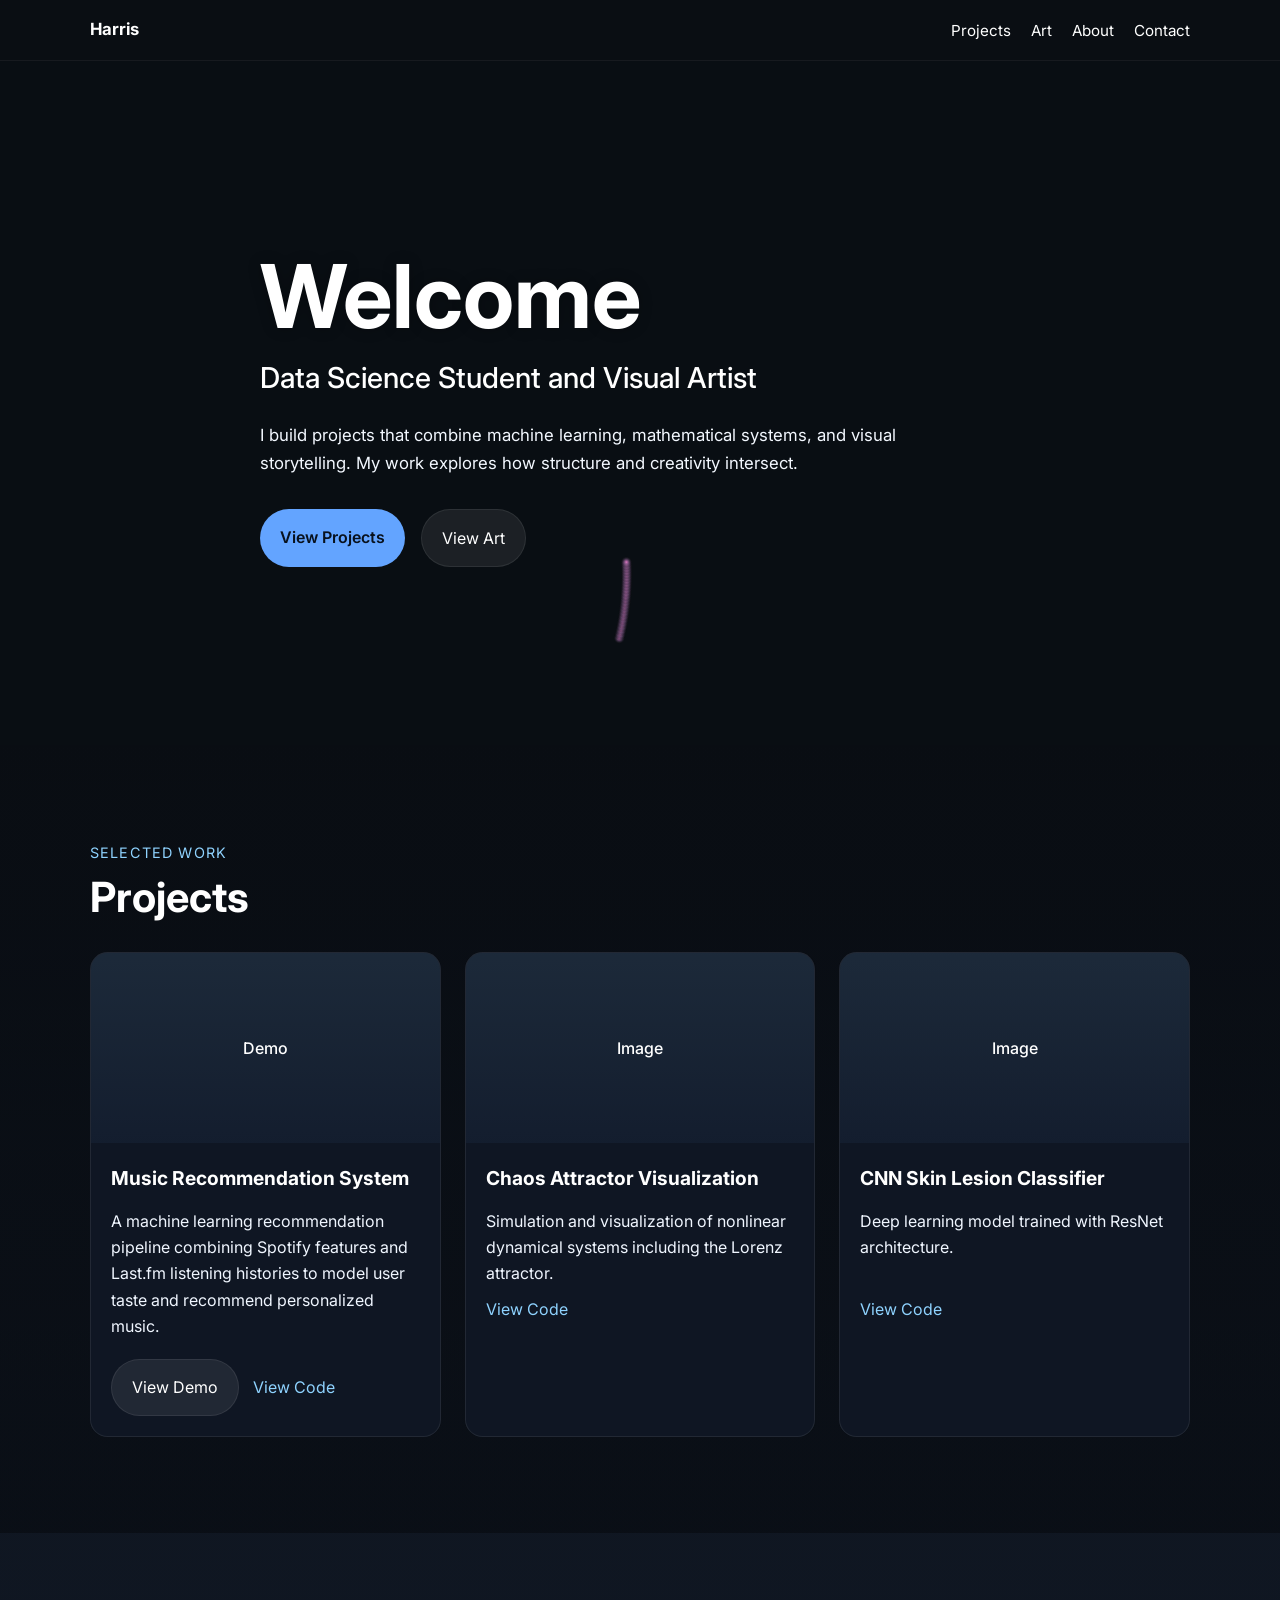
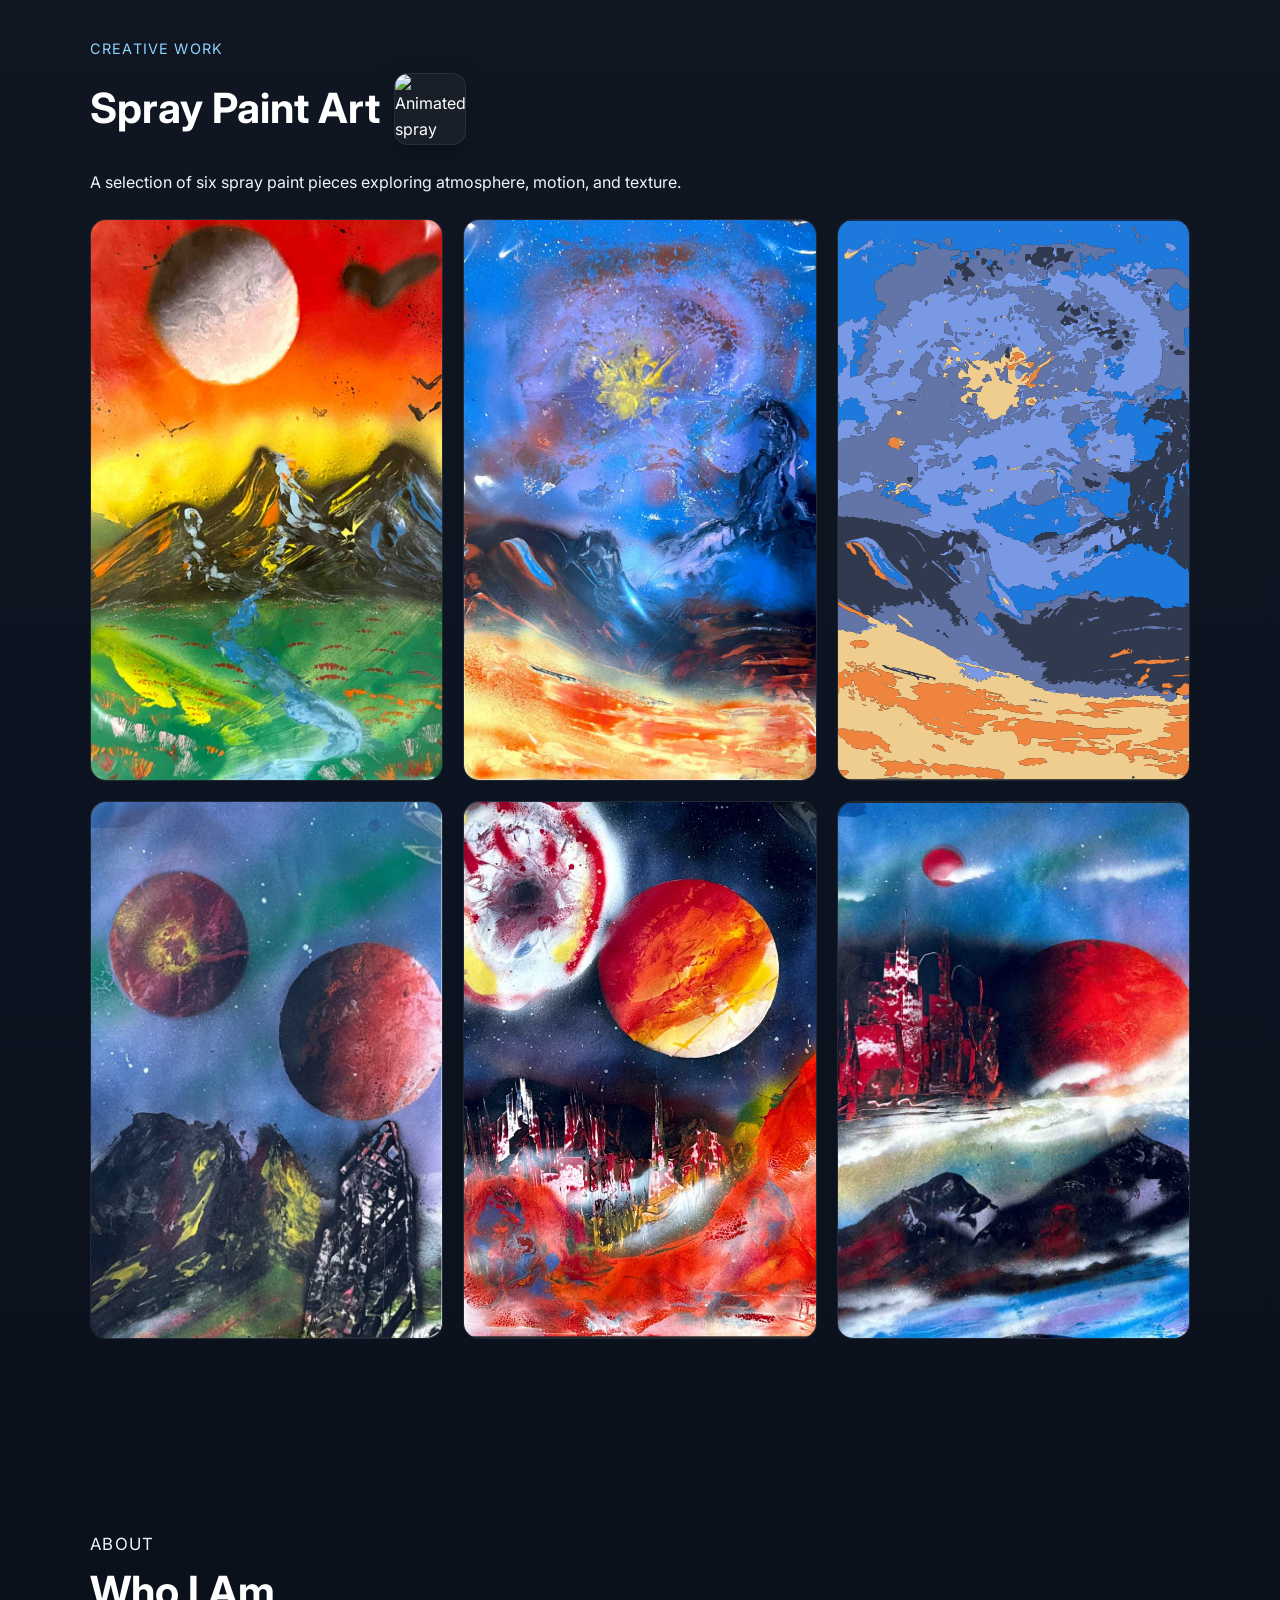
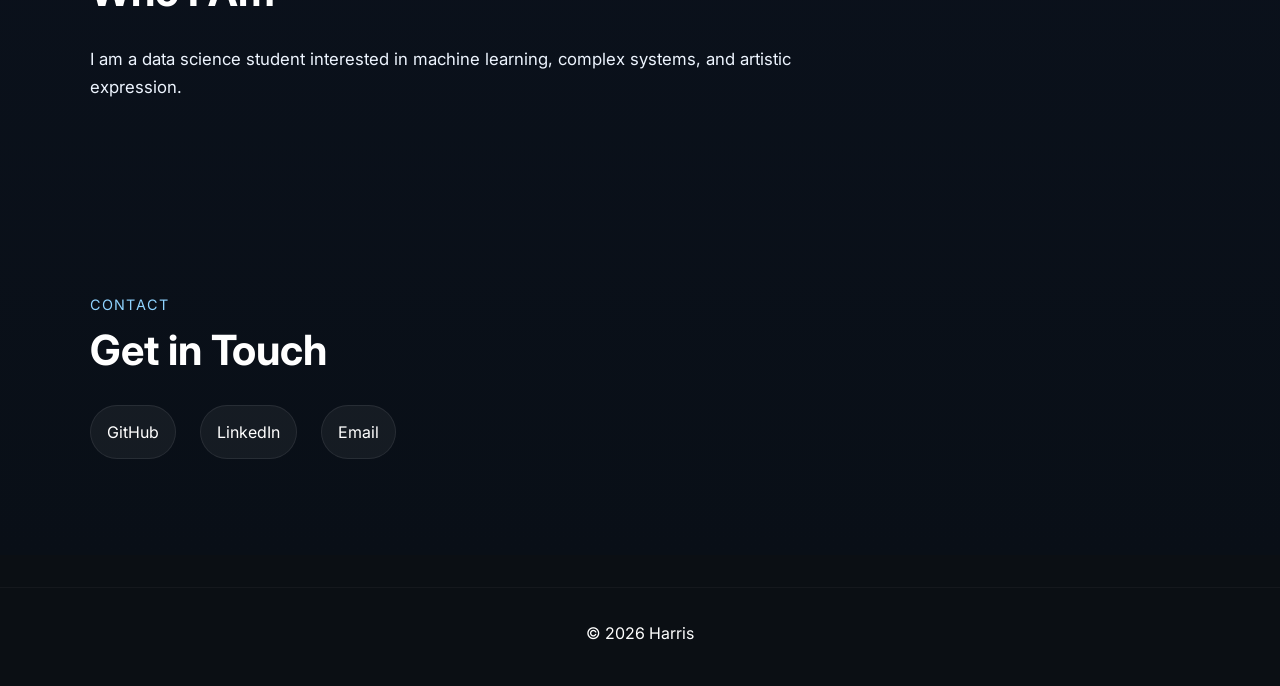
==== index.html @ 07fc76d5 "new backgrounds" ====
<!DOCTYPE html>
<html lang="en">
<head>
  <meta charset="UTF-8">
  <meta name="viewport" content="width=device-width, initial-scale=1.0">
  <title>Harris | Data Science + Visual Art</title>
  <meta name="description" content="Portfolio of Harris. Data science student exploring machine learning, chaos systems, and visual art.">

  <link rel="preconnect" href="https://fonts.googleapis.com">
  <link rel="preconnect" href="https://fonts.gstatic.com" crossorigin>
  <link href="https://fonts.googleapis.com/css2?family=Inter:wght@300;400;500;600;700&display=swap" rel="stylesheet">

  <link rel="stylesheet" href="style.css">
</head>
<body>

  <header class="site-header" id="top">
    <nav class="nav container">
      <a class="logo" href="#top">Harris</a>

      <ul class="nav-links">
        <li><a href="#projects">Projects</a></li>
        <li><a href="#gallery">Art</a></li>
        <li><a href="#about">About</a></li>
        <li><a href="#contact">Contact</a></li>
      </ul>
    </nav>
  </header>

  <main>

    <!-- HERO -->
    <section class="hero" id="hero">
      <canvas id="chaos-bg"></canvas>

      <div class="container hero-content fade-in">
        <h1>Welcome</h1>

        <h2>Data Science Student and Visual Artist</h2>

        <p class="hero-intro">
          I build projects that combine machine learning, mathematical systems, and visual storytelling. My work explores how structure and creativity intersect.
        </p>

        <div class="hero-buttons">
          <a class="btn primary" href="#projects">View Projects</a>
          <a class="btn secondary" href="#gallery">View Art</a>
        </div>
      </div>
    </section>

    <div class="content-zone">

      <!-- PROJECTS -->
      <section class="section projects-section fade-in" id="projects">
        <div class="container">
          <div class="section-heading">
            <p class="eyebrow">Selected Work</p>
            <h3>Projects</h3>
          </div>

          <div class="projects-grid">

            <!-- MUSIC PROJECT -->
            <article class="project-card">
              <div class="project-image placeholder">Demo</div>

              <div class="project-content">
                <h4>Music Recommendation System</h4>

                <p>
                  A machine learning recommendation pipeline combining Spotify features and Last.fm listening histories to model user taste and recommend personalized music.
                </p>

                <div class="project-buttons">
                  <button class="btn secondary" id="demo-btn" type="button">View Demo</button>
                  <a href="https://github.com/YOURUSERNAME" target="_blank" rel="noopener noreferrer">View Code</a>
                </div>
              </div>
            </article>

            <!-- CHAOS -->
            <article class="project-card">
              <div class="project-image placeholder">Image</div>

              <div class="project-content">
                <h4>Chaos Attractor Visualization</h4>

                <p>
                  Simulation and visualization of nonlinear dynamical systems including the Lorenz attractor.
                </p>

                <a href="#">View Code</a>
              </div>
            </article>

            <!-- CNN -->
            <article class="project-card">
              <div class="project-image placeholder">Image</div>

              <div class="project-content">
                <h4>CNN Skin Lesion Classifier</h4>

                <p>
                  Deep learning model trained with ResNet architecture.
                </p>

                <a href="#">View Code</a>
              </div>
            </article>
          </div>

          <!-- DEMO SECTION -->
          <div id="demo-section" class="demo-section">
            <div class="demo-inner">
              <div class="demo-copy">
                <h3>Interactive Music Space</h3>

                <p class="demo-description">
                  This visualization shows how songs organize in an asymmetry-based embedding space.
                  Clusters represent structural uniqueness rather than simple genre similarity.
                </p>
              </div>

              <div class="plot-shell">
                <div class="plot-container-full">
                  <iframe
                    src="interactive-plots/asym_plot.html"
                    title="Interactive Music Recommendation Plot"
                    loading="lazy">
                  </iframe>
                </div>
              </div>
            </div>
          </div>
        </div>
      </section>

      <!-- GALLERY -->
      <section class="section container fade-in" id="gallery">
        <div class="section-heading gallery-heading">
          <p class="eyebrow">Creative Work</p>

          <div class="gallery-title-row">
            <h3>Spray Paint Art</h3>

            <div class="gallery-gif-wrap">
              <img src="assets/spraypaint.gif" alt="Animated spray paint art preview" class="gallery-title-gif">
            </div>
          </div>
        </div>

        <p class="gallery-intro">
          A selection of six spray paint pieces exploring atmosphere, motion, and texture.
        </p>

        <div class="gallery-grid">
          <figure class="art-card">
            <img src="art/art1.jpg" alt="Spray paint artwork 1">
          </figure>

          <figure class="art-card">
            <img src="art/art2.jpg" alt="Spray paint artwork 2">
          </figure>

          <figure class="art-card">
            <img src="art/art3.svg" alt="Spray paint artwork 3">
          </figure>

          <figure class="art-card">
            <img src="art/art4.jpg" alt="Spray paint artwork 4">
          </figure>

          <figure class="art-card">
            <img src="art/art5.jpg" alt="Spray paint artwork 5">
          </figure>

          <figure class="art-card">
            <img src="art/art6.jpg" alt="Spray paint artwork 6">
          </figure>
        </div>
      </section>

      <!-- ABOUT -->
      <section class="section container about fade-in" id="about">
        <div class="section-heading">
          <p class="eyebrow">About</p>
          <h3>Who I Am</h3>
        </div>

        <p>
          I am a data science student interested in machine learning, complex systems, and artistic expression.
        </p>
      </section>

      <!-- CONTACT -->
      <section class="section container fade-in" id="contact">
        <div class="section-heading">
          <p class="eyebrow">Contact</p>
          <h3>Get in Touch</h3>
        </div>

        <ul class="contact-links">
          <li><a href="https://github.com/harrixide" target="_blank" rel="noopener noreferrer">GitHub</a></li>
          <li><a href="https://linkedin.com/in/haslam1" target="_blank" rel="noopener noreferrer">LinkedIn</a></li>
          <li><a href="mailto:acs.aslam@gmail.com">Email</a></li>
        </ul>
      </section>

    </div>

  </main>

  <footer class="site-footer">
    <p>© <span id="year"></span> Harris</p>
  </footer>

  <script src="script.js"></script>
</body>
</html>
---- style.css ----
:root{
  --bg:#0b0f14;
  --surface:#111826;
  --surface-2:#162033;
  --text:#ffffff;
  --muted:#dce7f8;
  --accent:#63a4ff;
  --accent-2:#8fd3ff;
  --border:rgba(255,255,255,0.08);
}

*{
  margin:0;
  padding:0;
  box-sizing:border-box;
}

html{
  scroll-behavior:smooth;
}

body{
  font-family:"Inter",system-ui,-apple-system,sans-serif;
  color:var(--text);
  background:var(--bg);
  line-height:1.65;
}

a{
  color:var(--accent-2);
  text-decoration:none;
}

a:hover{
  opacity:0.9;
}

img{
  display:block;
  width:100%;
}

.container{
  width:min(1100px,92%);
  margin:auto;
}

/* HEADER */
.site-header{
  position:sticky;
  top:0;
  z-index:100;
  background:rgba(11,15,20,.88);
  backdrop-filter:blur(10px);
  border-bottom:1px solid rgba(255,255,255,0.05);
}

.nav{
  display:flex;
  justify-content:space-between;
  align-items:center;
  padding:1rem 0;
  gap:1rem;
}

.logo{
  font-weight:700;
  font-size:1.05rem;
  color:var(--text);
}

.nav-links{
  display:flex;
  gap:1.25rem;
  list-style:none;
  flex-wrap:wrap;
}

.nav-links a{
  color:var(--text);
  font-size:0.95rem;
}

/* HERO */
.hero{
  position:relative;
  min-height:76vh;
  display:flex;
  align-items:center;
  overflow:hidden;
  padding:6rem 0 5rem;
}

.hero-content{
  position:relative;
  z-index:2;
  max-width:760px;
}

.hero-content h1{
  font-size:clamp(3rem,8vw,5.5rem);
  line-height:0.95;
  margin-bottom:1rem;
  color:#ffffff;
  text-shadow:0 0 14px rgba(0,0,0,0.28);
}

.hero-content h2{
  font-size:clamp(1.15rem,2.5vw,1.8rem);
  font-weight:500;
  color:#ffffff;
  margin-bottom:1.25rem;
}

.hero-intro{
  max-width:650px;
  font-size:1.05rem;
  color:#f3f8ff;
  opacity:1;
}

.hero-buttons{
  display:flex;
  gap:1rem;
  flex-wrap:wrap;
  margin-top:2rem;
}

.btn{
  border:none;
  border-radius:999px;
  padding:0.9rem 1.25rem;
  font:inherit;
  cursor:pointer;
  transition:transform 0.2s ease, opacity 0.2s ease, background 0.2s ease;
}

.btn:hover{
  transform:translateY(-2px);
}

.btn.primary{
  background:var(--accent);
  color:#08111d;
  font-weight:600;
}

.btn.secondary{
  background:rgba(255,255,255,0.08);
  color:var(--text);
  border:1px solid rgba(255,255,255,0.08);
}

#chaos-bg{
  position:absolute;
  inset:0;
  width:100%;
  height:100%;
  opacity:0.92;
  pointer-events:none;
  z-index:0;
}

/* BELOW HERO BACKGROUND */
.content-zone{
  position:relative;
  background:
    linear-gradient(
      to bottom,
      #0b0f14 0%,
      #101722 22%,
      #0c1320 58%,
      #090f17 100%
    );
  overflow:hidden;
  z-index:1;
}

.content-zone > *{
  position:relative;
  z-index:1;
}

/* PROJECTS BACKGROUND IMAGE */
.projects-section{
  position:relative;
  overflow:hidden;
}

.projects-section::before{
  content:"";
  position:absolute;
  inset:0;
  background-image:
    linear-gradient(rgba(8,12,18,0.64), rgba(8,12,18,0.74)),
    url("assets/overlay2.jpg");
  background-repeat:no-repeat;
  background-position:center center;
  background-size:cover;
  z-index:0;
}

.projects-section > .container{
  position:relative;
  z-index:1;
}

/* GENERAL SECTION SPACING */
.section{
  padding:6rem 0;
}

.section-heading{
  margin-bottom:2rem;
}

.eyebrow{
  color:var(--accent-2);
  font-size:0.9rem;
  text-transform:uppercase;
  letter-spacing:0.08em;
  margin-bottom:0.75rem;
}

.section-heading h3{
  font-size:clamp(1.8rem,4vw,2.6rem);
  line-height:1.05;
  color:#ffffff;
}

/* PROJECT GRID */
.projects-grid{
  display:grid;
  grid-template-columns:repeat(auto-fit,minmax(280px,1fr));
  gap:1.5rem;
}

.project-card{
  background:rgba(17,24,38,0.88);
  border:1px solid var(--border);
  border-radius:1.1rem;
  overflow:hidden;
  transition:transform 0.25s ease, box-shadow 0.25s ease;
  backdrop-filter:blur(6px);
}

.project-image.placeholder{
  min-height:190px;
  display:flex;
  align-items:center;
  justify-content:center;
  color:#ffffff;
  background:linear-gradient(180deg, rgba(143,211,255,0.10), rgba(99,164,255,0.05));
  font-weight:500;
}

.project-content{
  padding:1.25rem;
}

.project-content h4{
  font-size:1.2rem;
  margin-bottom:0.8rem;
  color:#ffffff;
}

.project-content p{
  color:#f0f6ff;
  min-height:5.5rem;
}

.project-buttons{
  display:flex;
  gap:0.9rem;
  flex-wrap:wrap;
  align-items:center;
  margin-top:1.2rem;
}

/* DEMO */
.demo-section{
  max-height:0;
  overflow:hidden;
  opacity:0;
  transition:max-height 0.55s ease, opacity 0.35s ease, margin-top 0.35s ease;
  margin-top:0;
}

.demo-section.active{
  max-height:2600px;
  opacity:1;
  margin-top:3rem;
}

.demo-inner{
  padding:2.5rem 0 1rem;
}

.demo-inner h3{
  font-size:clamp(1.5rem,3vw,2.1rem);
  margin-bottom:1rem;
  color:#ffffff;
}

.demo-description{
  color:#eef5ff;
  max-width:760px;
  margin-bottom:1.75rem;
  line-height:1.7;
}

.plot-shell{
  width:100%;
  padding:0 0 1.5rem;
}

.plot-container-full{
  width:min(1400px,96vw);
  height:88vh;
  min-height:700px;
  margin:0 auto;
  background:#05080d;
  border:1px solid rgba(255,255,255,0.06);
  border-radius:1rem;
  overflow:hidden;
  box-shadow:0 20px 60px rgba(0,0,0,0.35);
}

.plot-container-full iframe{
  width:100%;
  height:100%;
  border:none;
  display:block;
}

/* GALLERY */
#gallery{
  padding-top:6.5rem;
}

.gallery-heading{
  margin-bottom:1.5rem;
}

.gallery-title-row{
  display:flex;
  align-items:center;
  gap:0.9rem;
  flex-wrap:wrap;
}

.gallery-title-row h3{
  margin:0;
}

.gallery-gif-wrap{
  width:72px;
  height:72px;
  flex:0 0 72px;
  border-radius:0.85rem;
  overflow:hidden;
  border:1px solid rgba(255,255,255,0.08);
  background:rgba(255,255,255,0.04);
  box-shadow:0 10px 24px rgba(0,0,0,0.22);
}

.gallery-title-gif{
  width:100%;
  height:100%;
  object-fit:cover;
}

.gallery-intro{
  max-width:700px;
  color:#eef5ff;
  margin-bottom:1.5rem;
}

.gallery-grid{
  display:grid;
  grid-template-columns:repeat(3, minmax(0, 1fr));
  gap:1.25rem;
}

.art-card{
  background:rgba(17,24,38,0.92);
  border:1px solid var(--border);
  border-radius:1rem;
  overflow:hidden;
  min-height:320px;
}

.art-card img{
  width:100%;
  height:100%;
  min-height:320px;
  object-fit:cover;
  display:block;
}

/* ABOUT */
.about p{
  max-width:760px;
  color:#eef5ff;
  font-size:1.05rem;
}

/* CONTACT */
.contact-links{
  list-style:none;
  display:flex;
  flex-wrap:wrap;
  gap:1rem 1.5rem;
  padding:0;
}

.contact-links a{
  color:var(--text);
  background:rgba(255,255,255,0.05);
  border:1px solid var(--border);
  border-radius:999px;
  padding:0.8rem 1rem;
  display:inline-block;
}

/* FOOTER */
.site-footer{
  text-align:center;
  padding:2rem 1rem 2.5rem;
  color:#ffffff;
  border-top:1px solid rgba(255,255,255,0.04);
  margin-top:2rem;
}

/* SIMPLE FADE-IN SUPPORT */
.fade-in{
  opacity:1;
}

/* TABLET */
@media (max-width: 900px){
  .hero{
    min-height:70vh;
    padding:5.5rem 0 4rem;
  }

  .section{
    padding:5rem 0;
  }

  .plot-container-full{
    width:min(96vw,96vw);
    height:78vh;
    min-height:620px;
  }

  .gallery-grid{
    grid-template-columns:repeat(2, minmax(0, 1fr));
  }

  .art-card,
  .art-card img{
    min-height:280px;
  }
}

/* MOBILE */
@media (max-width: 640px){
  .nav{
    flex-direction:column;
    align-items:flex-start;
  }

  .nav-links{
    gap:0.9rem;
  }

  .hero{
    min-height:68vh;
    align-items:center;
    padding:5rem 0 3.5rem;
  }

  .hero-content h1{
    font-size:clamp(2.7rem,13vw,4.2rem);
  }

  .hero-content h2{
    font-size:1.05rem;
  }

  .hero-intro{
    font-size:0.98rem;
  }

  .projects-grid{
    grid-template-columns:1fr;
    gap:1.25rem;
  }

  .project-content p{
    min-height:auto;
  }

  .gallery-title-row{
    gap:0.7rem;
  }

  .gallery-gif-wrap{
    width:58px;
    height:58px;
    flex:0 0 58px;
  }

  .gallery-grid{
    grid-template-columns:1fr 1fr;
  }

  .gallery-grid img{
    height:180px;
  }

  .demo-section.active{
    margin-top:2rem;
  }

  .demo-inner{
    padding:2rem 0 0.75rem;
  }

  .plot-container-full{
    width:96vw;
    height:72vh;
    min-height:560px;
    border-radius:0.85rem;
  }

  .contact-links{
    flex-direction:column;
    align-items:flex-start;
  }
}

@media (max-width: 480px){
  .gallery-grid{
    grid-template-columns:1fr;
  }

  .art-card,
  .art-card img{
    min-height:240px;
  }

  .plot-container-full{
    height:74vh;
    min-height:520px;
  }
}
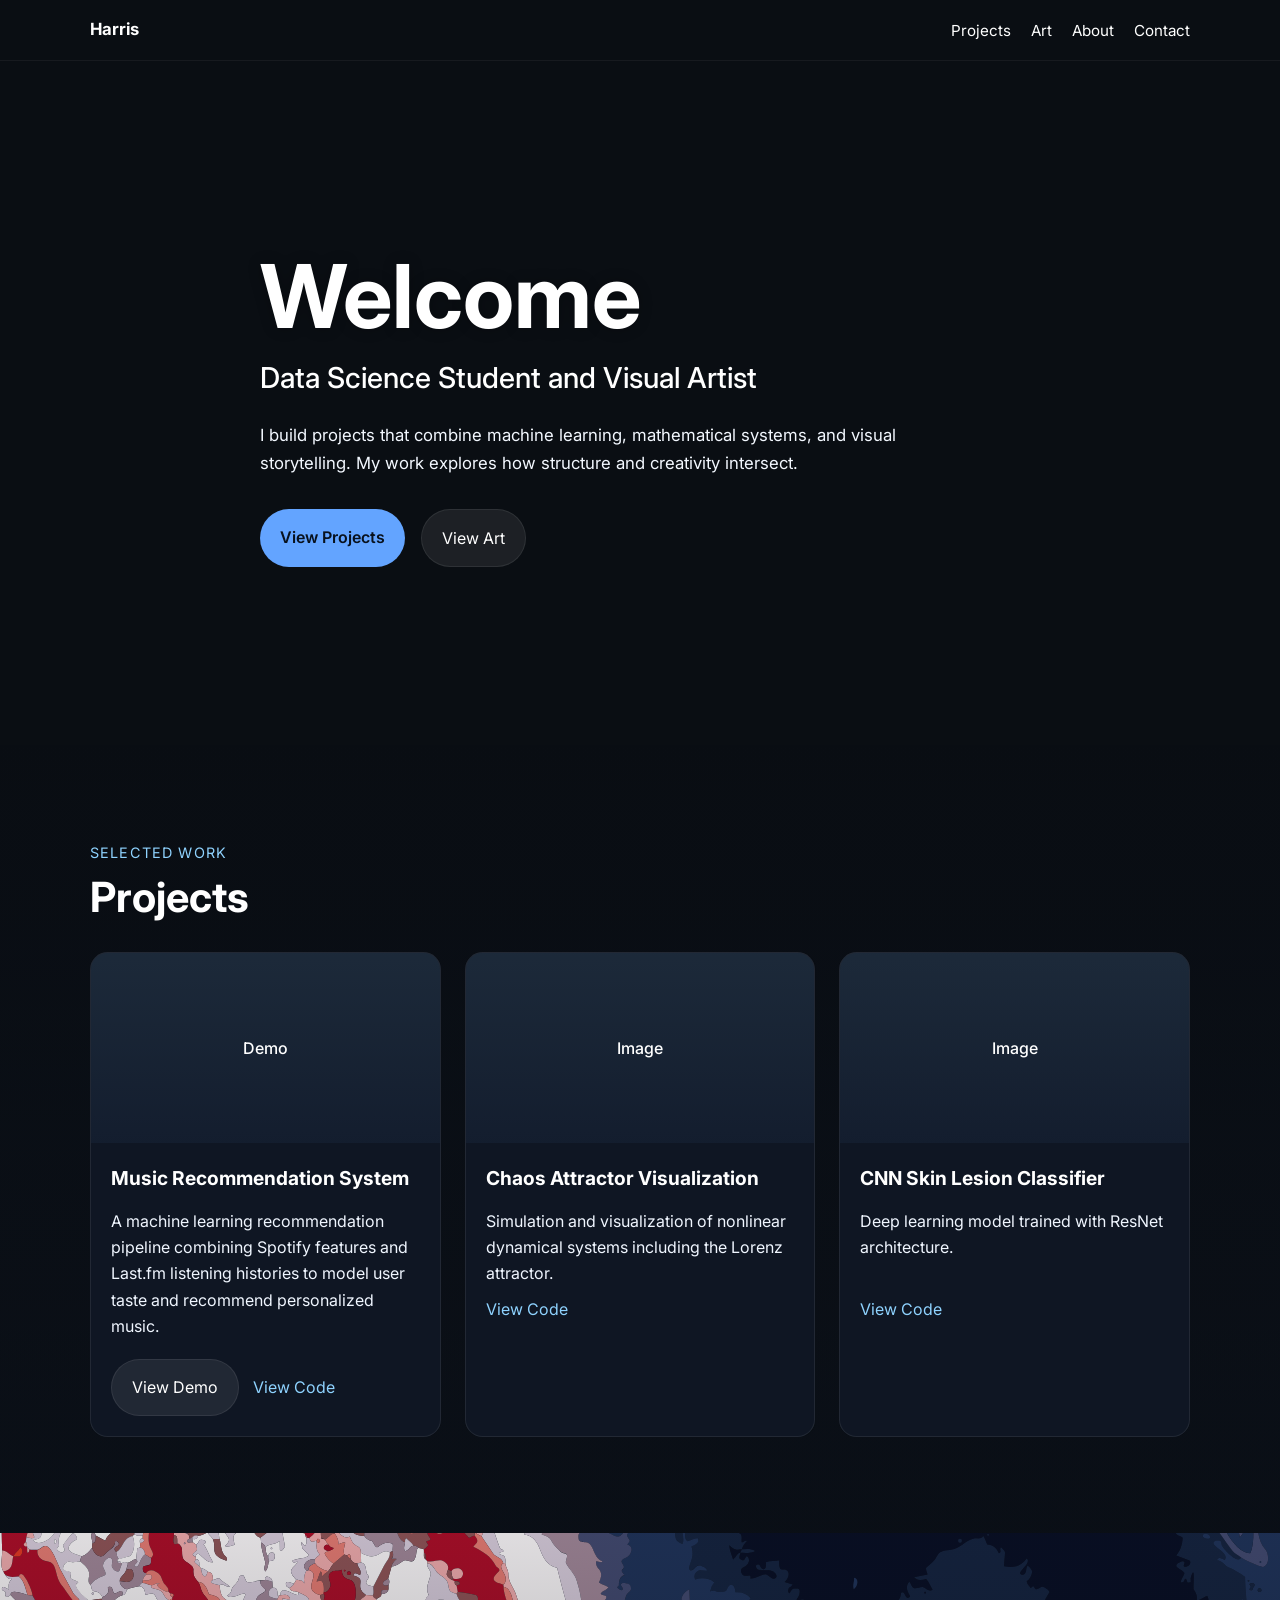
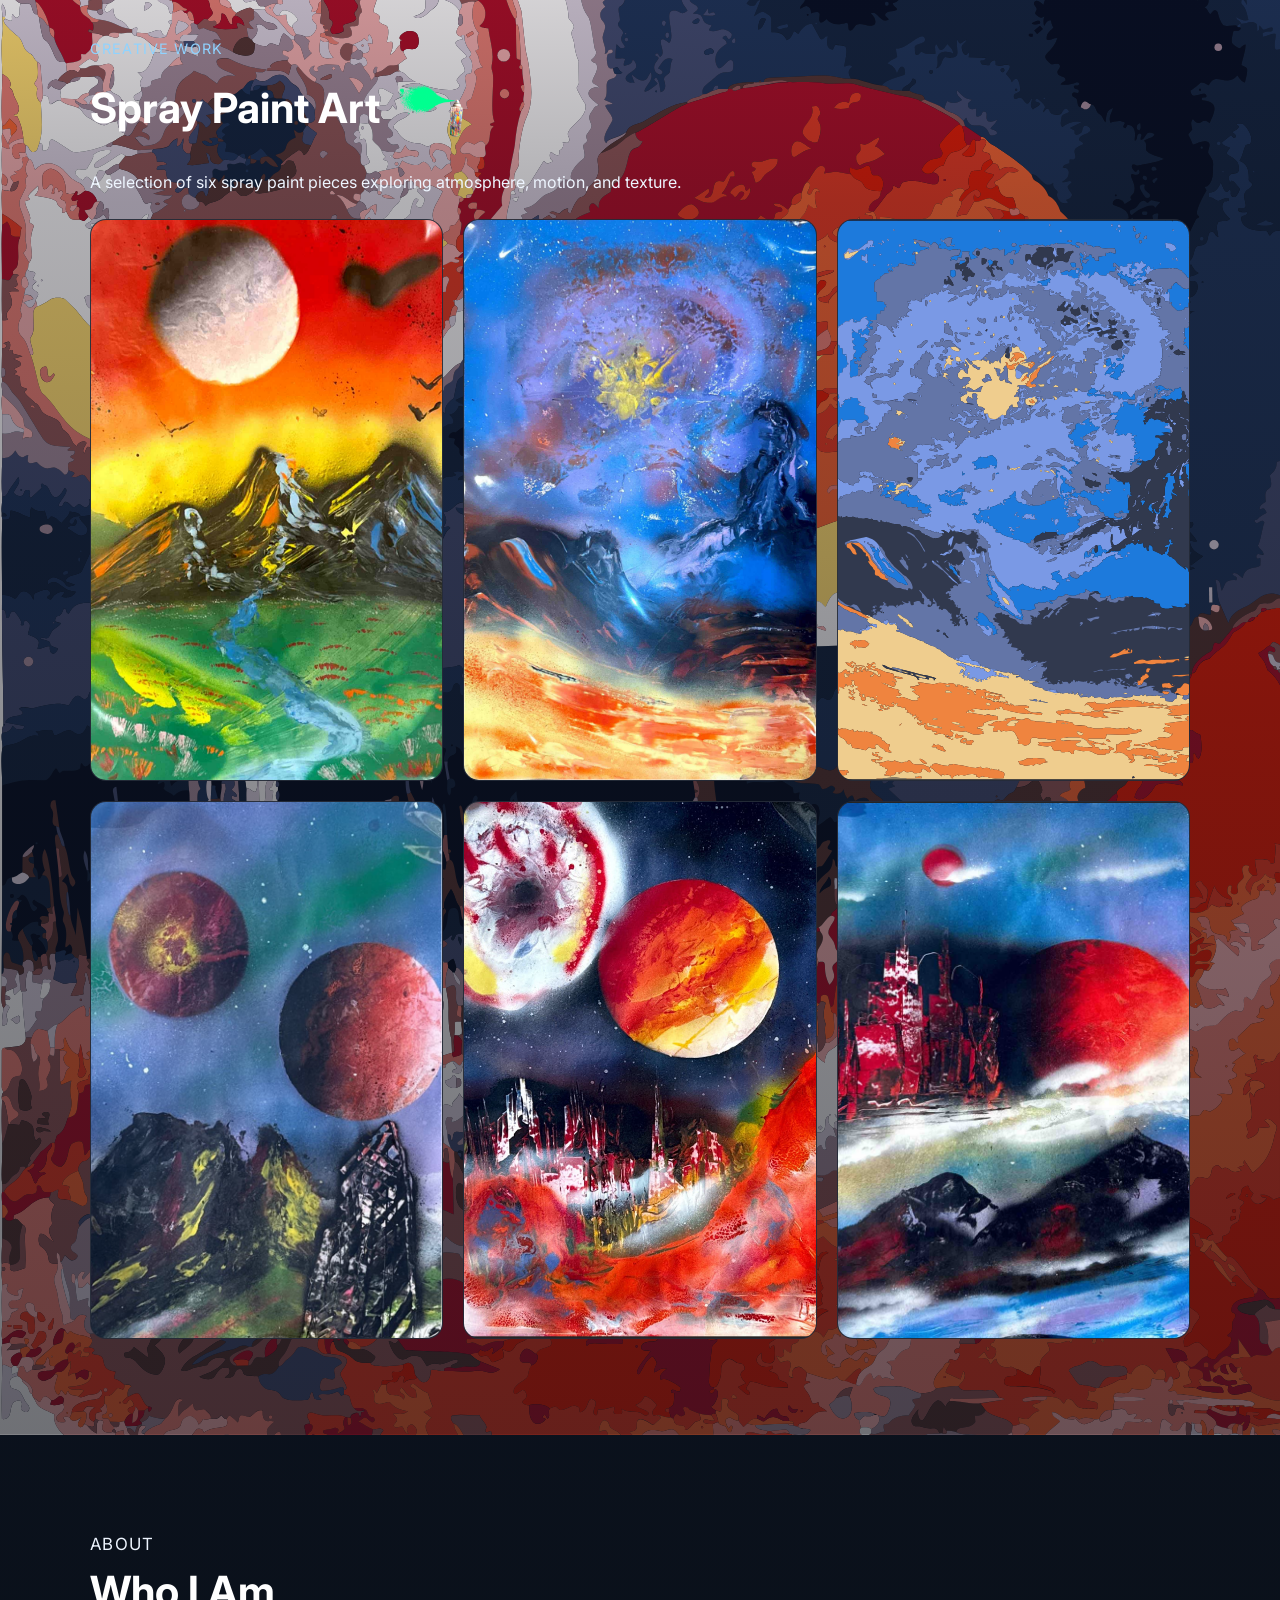
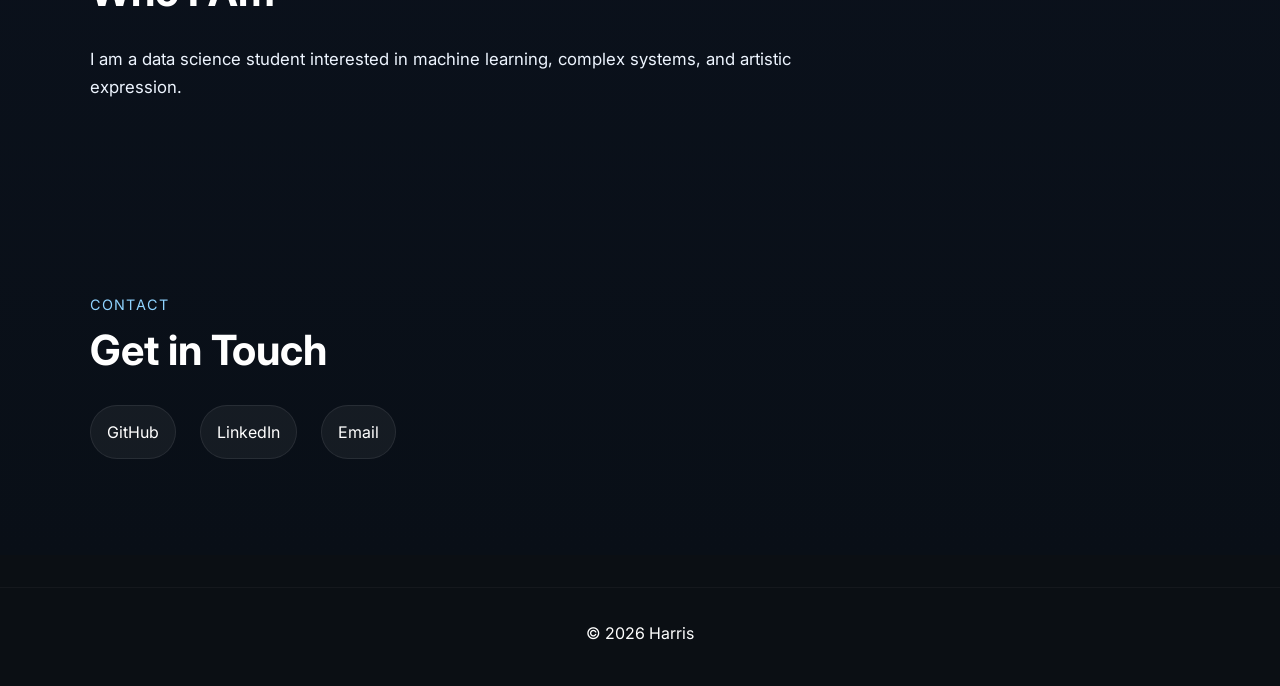
==== commit 221afaff: "change bgrd" ====
--- a/index.html
+++ b/index.html
@@ -61,7 +61,6 @@
 
           <div class="projects-grid">
 
-            <!-- MUSIC PROJECT -->
             <article class="project-card">
               <div class="project-image placeholder">Demo</div>
 
@@ -79,7 +78,6 @@
               </div>
             </article>
 
-            <!-- CHAOS -->
             <article class="project-card">
               <div class="project-image placeholder">Image</div>
 
@@ -94,7 +92,6 @@
               </div>
             </article>
 
-            <!-- CNN -->
             <article class="project-card">
               <div class="project-image placeholder">Image</div>
 
@@ -110,7 +107,6 @@
             </article>
           </div>
 
-          <!-- DEMO SECTION -->
           <div id="demo-section" class="demo-section">
             <div class="demo-inner">
               <div class="demo-copy">
@@ -137,47 +133,49 @@
       </section>
 
       <!-- GALLERY -->
-      <section class="section container fade-in" id="gallery">
-        <div class="section-heading gallery-heading">
-          <p class="eyebrow">Creative Work</p>
-
-          <div class="gallery-title-row">
-            <h3>Spray Paint Art</h3>
-
-            <div class="gallery-gif-wrap">
-              <img src="assets/spraypaint.gif" alt="Animated spray paint art preview" class="gallery-title-gif">
+      <section class="section fade-in gallery-section" id="gallery">
+        <div class="container">
+          <div class="section-heading gallery-heading">
+            <p class="eyebrow">Creative Work</p>
+
+            <div class="gallery-title-row">
+              <h3>Spray Paint Art</h3>
+
+              <div class="gallery-gif-wrap">
+                <img src="assets/spraypaint.gif" alt="Animated spray paint art preview" class="gallery-title-gif">
+              </div>
             </div>
           </div>
-        </div>
-
-        <p class="gallery-intro">
-          A selection of six spray paint pieces exploring atmosphere, motion, and texture.
-        </p>
-
-        <div class="gallery-grid">
-          <figure class="art-card">
-            <img src="art/art1.jpg" alt="Spray paint artwork 1">
-          </figure>
-
-          <figure class="art-card">
-            <img src="art/art2.jpg" alt="Spray paint artwork 2">
-          </figure>
-
-          <figure class="art-card">
-            <img src="art/art3.svg" alt="Spray paint artwork 3">
-          </figure>
-
-          <figure class="art-card">
-            <img src="art/art4.jpg" alt="Spray paint artwork 4">
-          </figure>
-
-          <figure class="art-card">
-            <img src="art/art5.jpg" alt="Spray paint artwork 5">
-          </figure>
-
-          <figure class="art-card">
-            <img src="art/art6.jpg" alt="Spray paint artwork 6">
-          </figure>
+
+          <p class="gallery-intro">
+            A selection of six spray paint pieces exploring atmosphere, motion, and texture.
+          </p>
+
+          <div class="gallery-grid">
+            <figure class="art-card">
+              <img src="art/art1.jpg" alt="Spray paint artwork 1">
+            </figure>
+
+            <figure class="art-card">
+              <img src="art/art2.jpg" alt="Spray paint artwork 2">
+            </figure>
+
+            <figure class="art-card">
+              <img src="art/art3.svg" alt="Spray paint artwork 3">
+            </figure>
+
+            <figure class="art-card">
+              <img src="art/art4.jpg" alt="Spray paint artwork 4">
+            </figure>
+
+            <figure class="art-card">
+              <img src="art/art5.jpg" alt="Spray paint artwork 5">
+            </figure>
+
+            <figure class="art-card">
+              <img src="art/art6.jpg" alt="Spray paint artwork 6">
+            </figure>
+          </div>
         </div>
       </section>
 
--- a/style.css
+++ b/style.css
@@ -334,8 +334,36 @@
 }
 
 /* GALLERY */
-#gallery{
+.gallery-section{
+  position:relative;
+  overflow:hidden;
   padding-top:6.5rem;
+}
+
+.gallery-section::before{
+  content:"";
+  position:absolute;
+  inset:0;
+  background-image:
+    linear-gradient(
+      to bottom,
+      rgba(11,15,20,0.08) 0%,
+      rgba(9,14,21,0.28) 18%,
+      rgba(9,14,21,0.42) 52%,
+      rgba(9,14,21,0.56) 100%
+    ),
+    url("assets/overlay.svg");
+  background-repeat:no-repeat;
+  background-position:center center;
+  background-size:cover;
+  opacity:1;
+  pointer-events:none;
+  z-index:0;
+}
+
+.gallery-section > .container{
+  position:relative;
+  z-index:1;
 }
 
 .gallery-heading{
@@ -357,17 +385,17 @@
   width:72px;
   height:72px;
   flex:0 0 72px;
-  border-radius:0.85rem;
-  overflow:hidden;
-  border:1px solid rgba(255,255,255,0.08);
-  background:rgba(255,255,255,0.04);
-  box-shadow:0 10px 24px rgba(0,0,0,0.22);
+  overflow:visible;
+  background:transparent;
+  border:none;
+  box-shadow:none;
 }
 
 .gallery-title-gif{
   width:100%;
   height:100%;
-  object-fit:cover;
+  object-fit:contain;
+  background:transparent;
 }
 
 .gallery-intro{
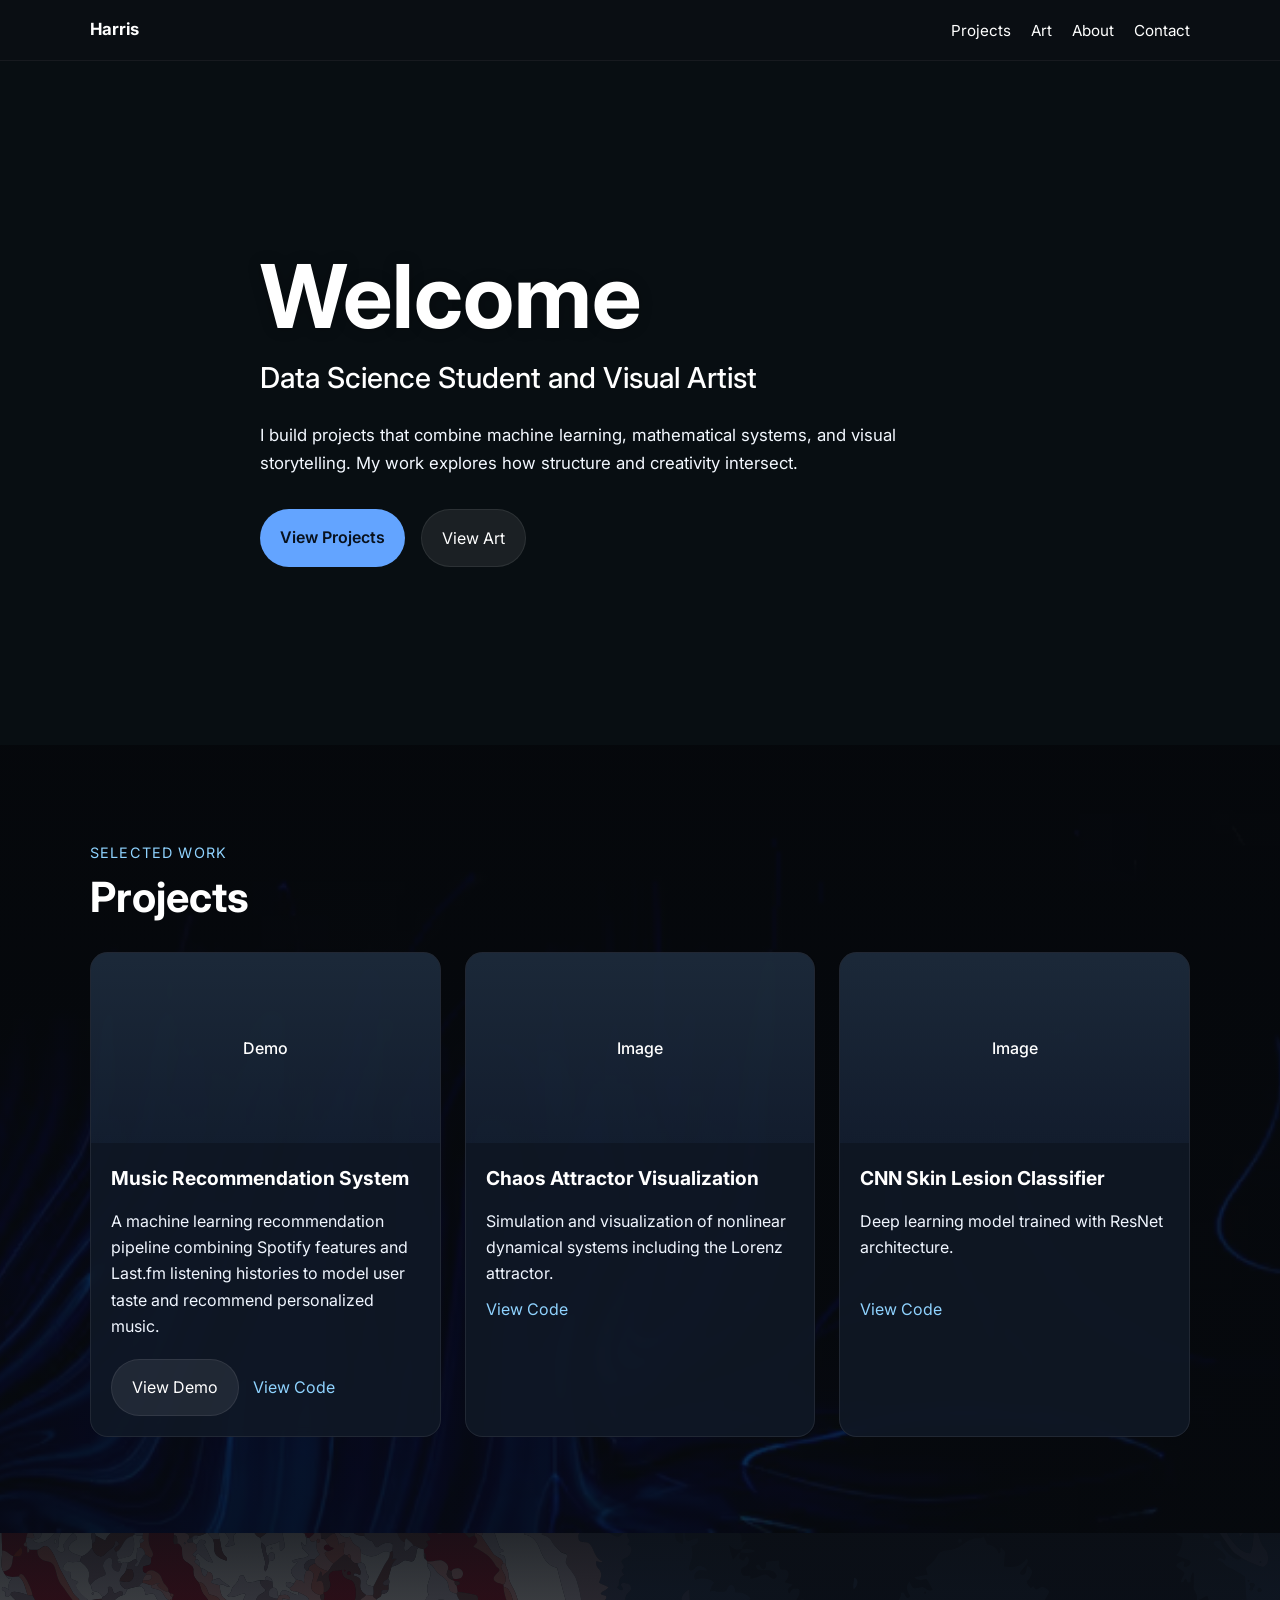
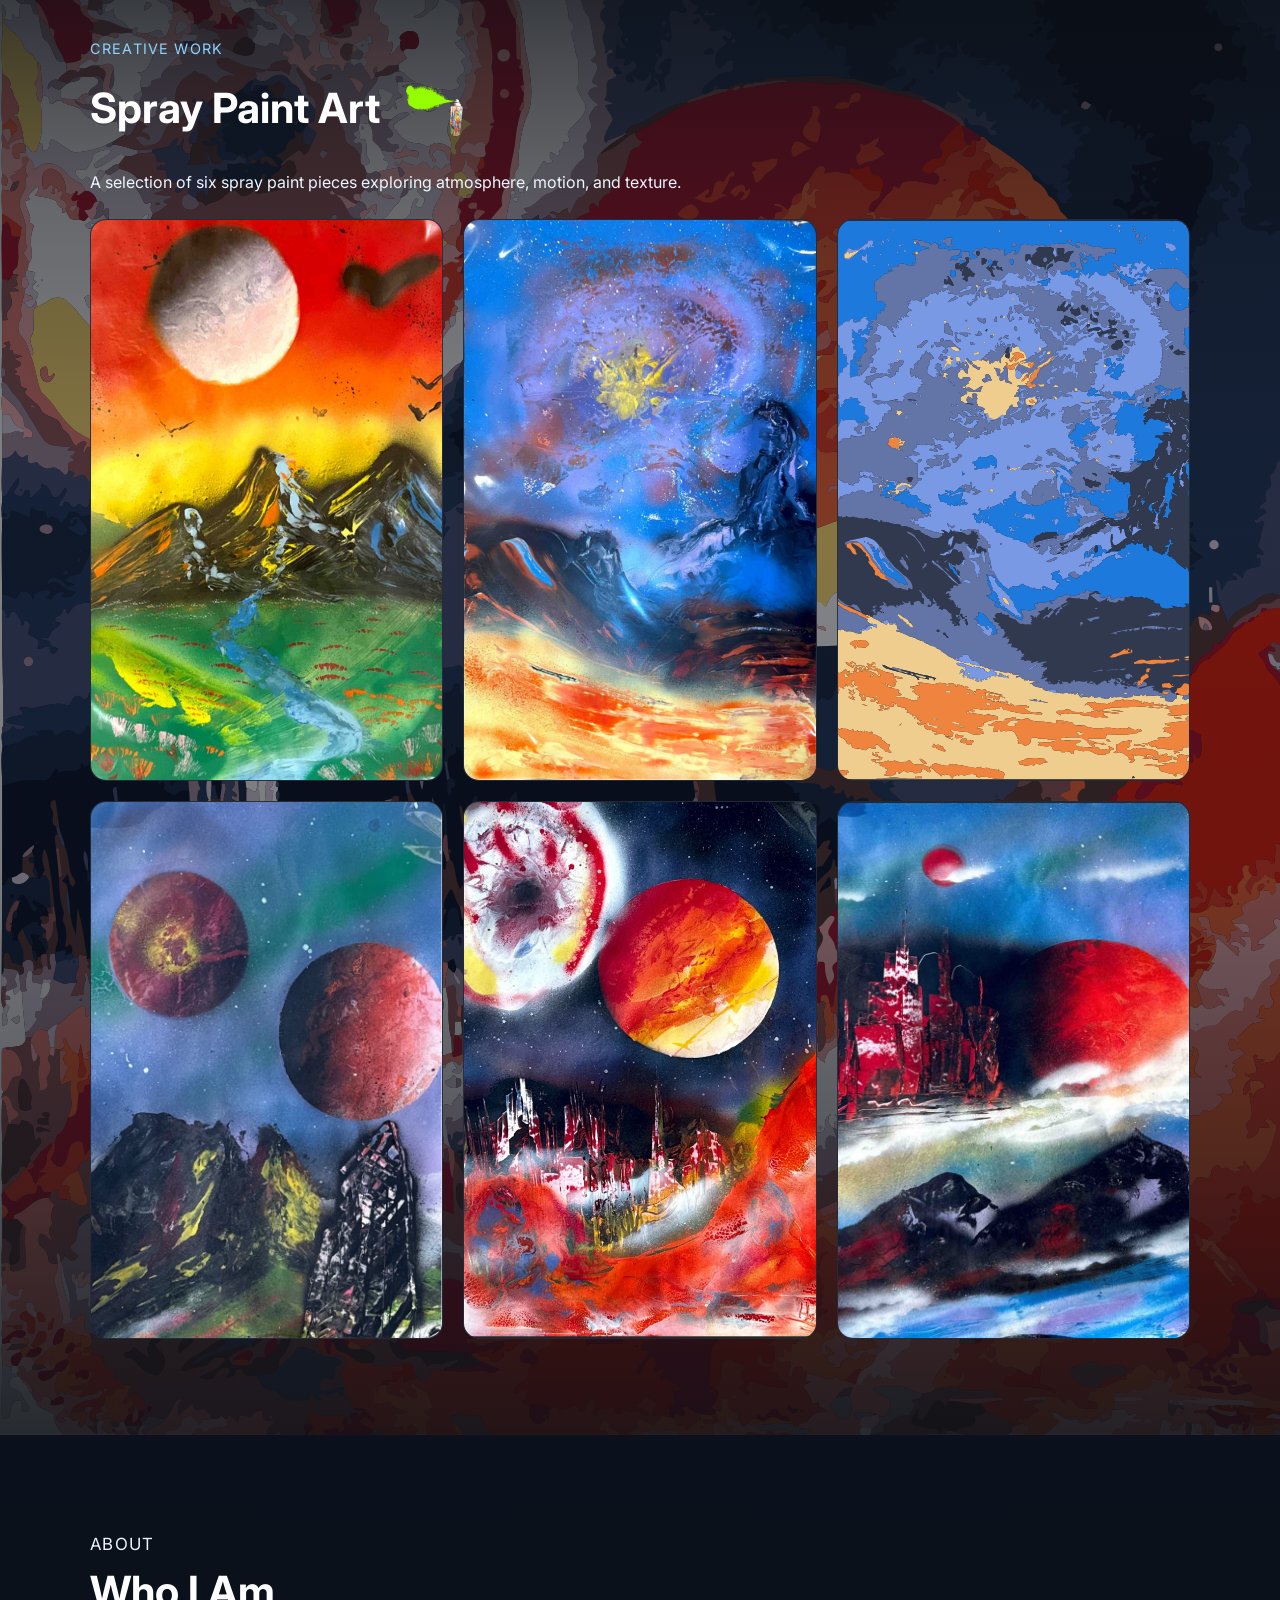
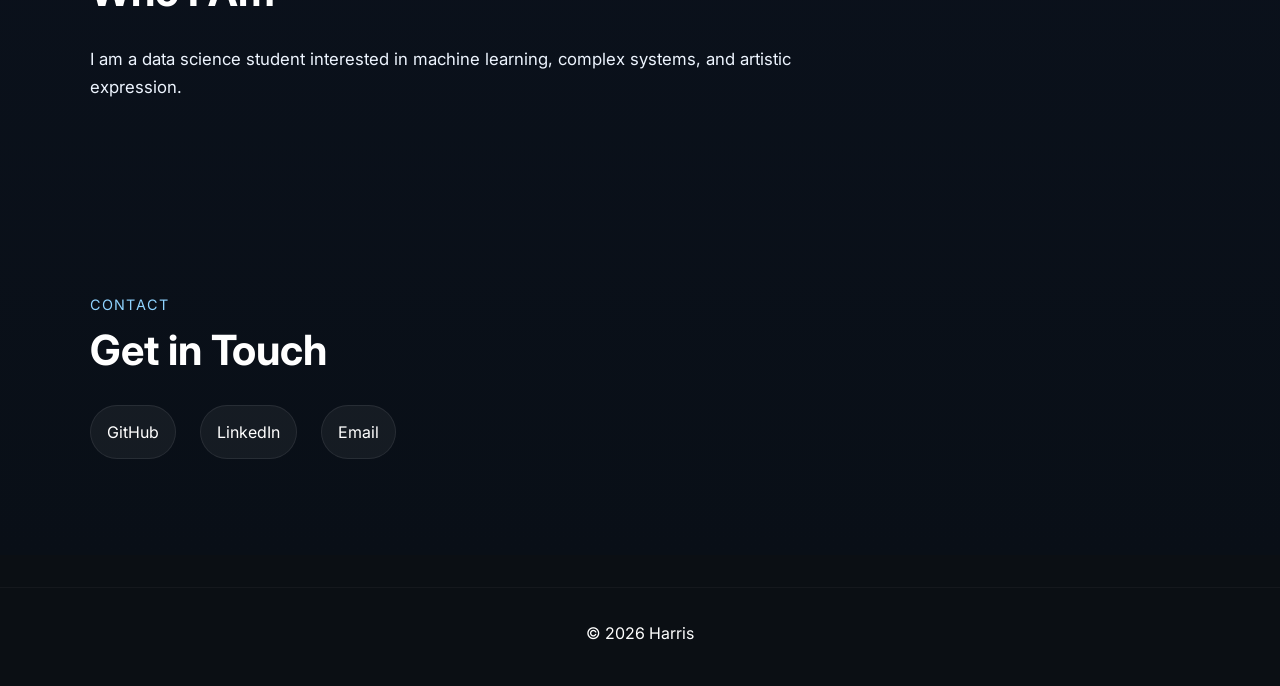
==== commit 646d7ca2: "new stuff" ====
--- a/index.html
+++ b/index.html
@@ -102,7 +102,7 @@
                   Deep learning model trained with ResNet architecture.
                 </p>
 
-                <a href="#">View Code</a>
+                <a href="https://github.com/harrixide/Skin_lession_cnn_analysis.git">View Code</a>
               </div>
             </article>
           </div>
--- a/style.css
+++ b/style.css
@@ -361,6 +361,23 @@
   z-index:0;
 }
 
+.gallery-section::after{
+  content:"";
+  position:absolute;
+  inset:0;
+  background:linear-gradient(
+    to bottom,
+    rgba(11,15,20,0.88) 0%,
+    rgba(11,15,20,0.45) 18%,
+    rgba(11,15,20,0.18) 38%,
+    rgba(11,15,20,0.10) 62%,
+    rgba(11,15,20,0.35) 82%,
+    rgba(11,15,20,0.72) 100%
+  );
+  pointer-events:none;
+  z-index:0;
+}
+
 .gallery-section > .container{
   position:relative;
   z-index:1;
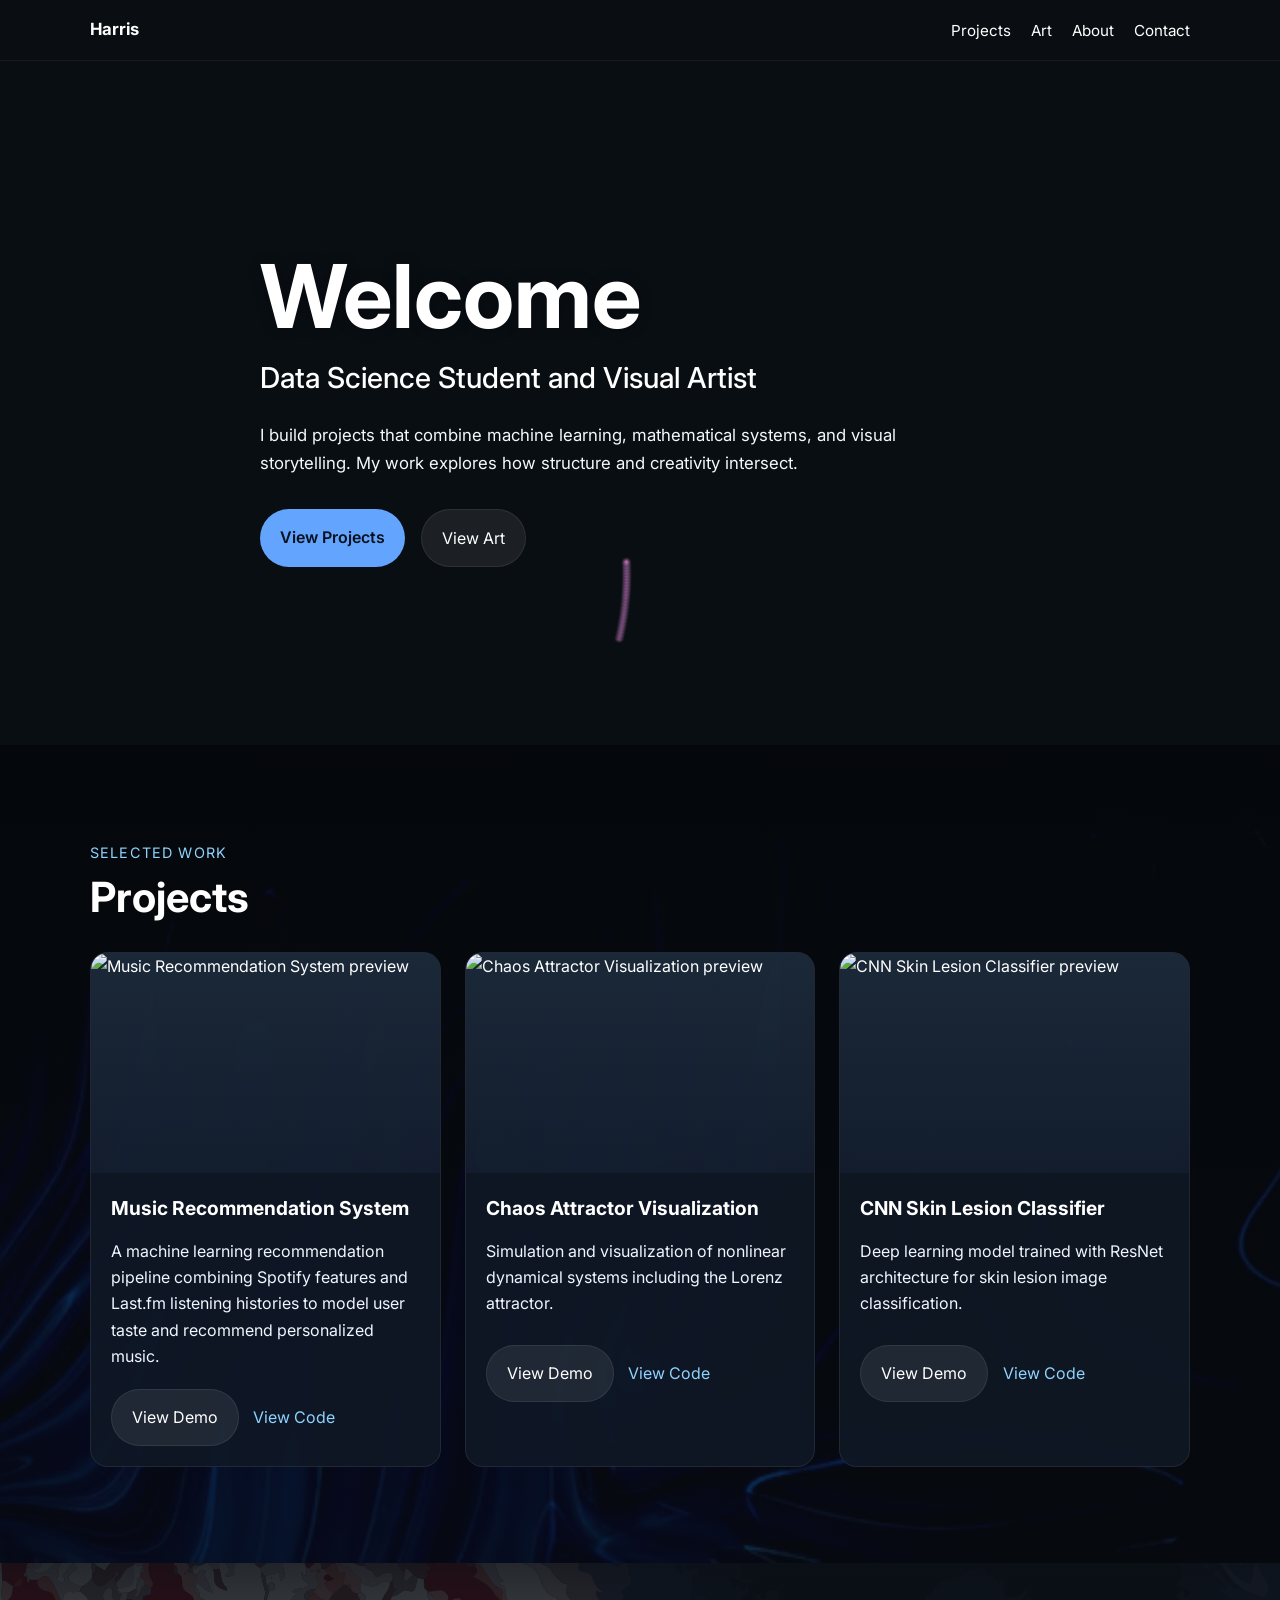
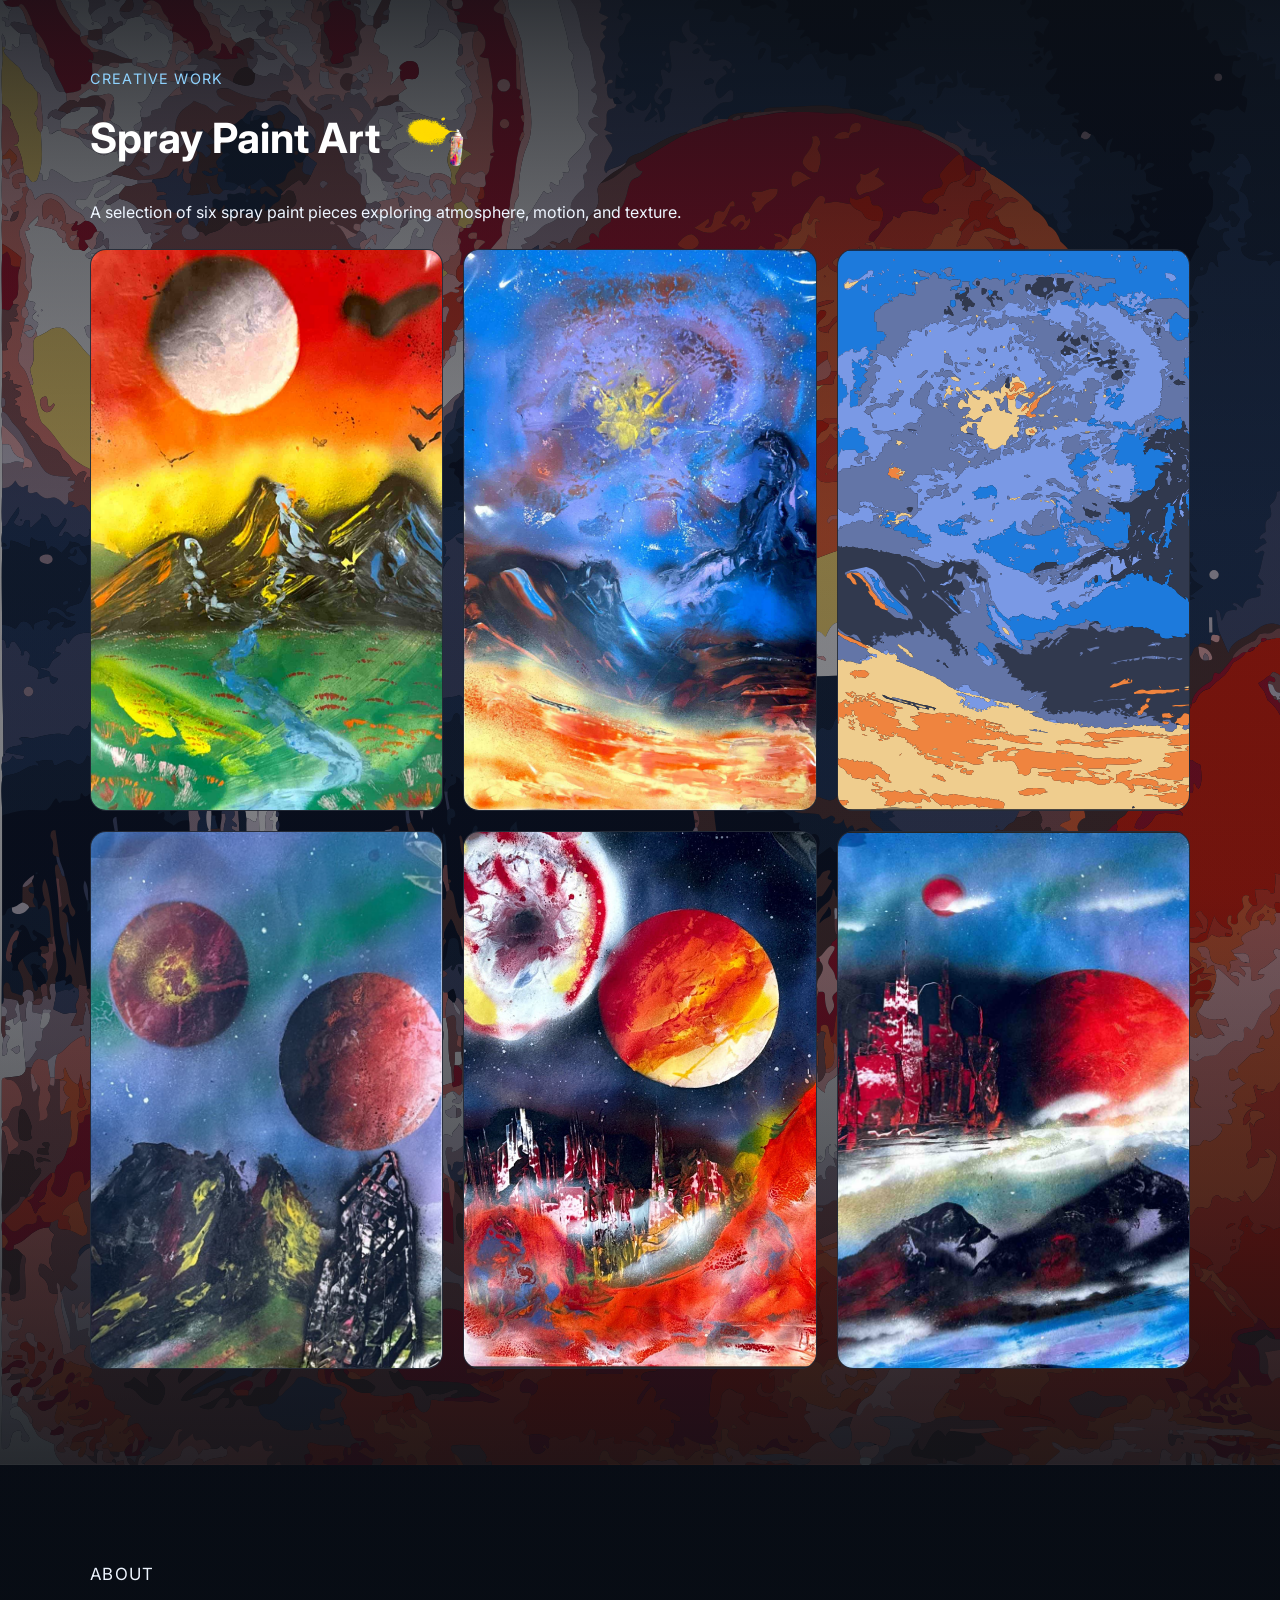
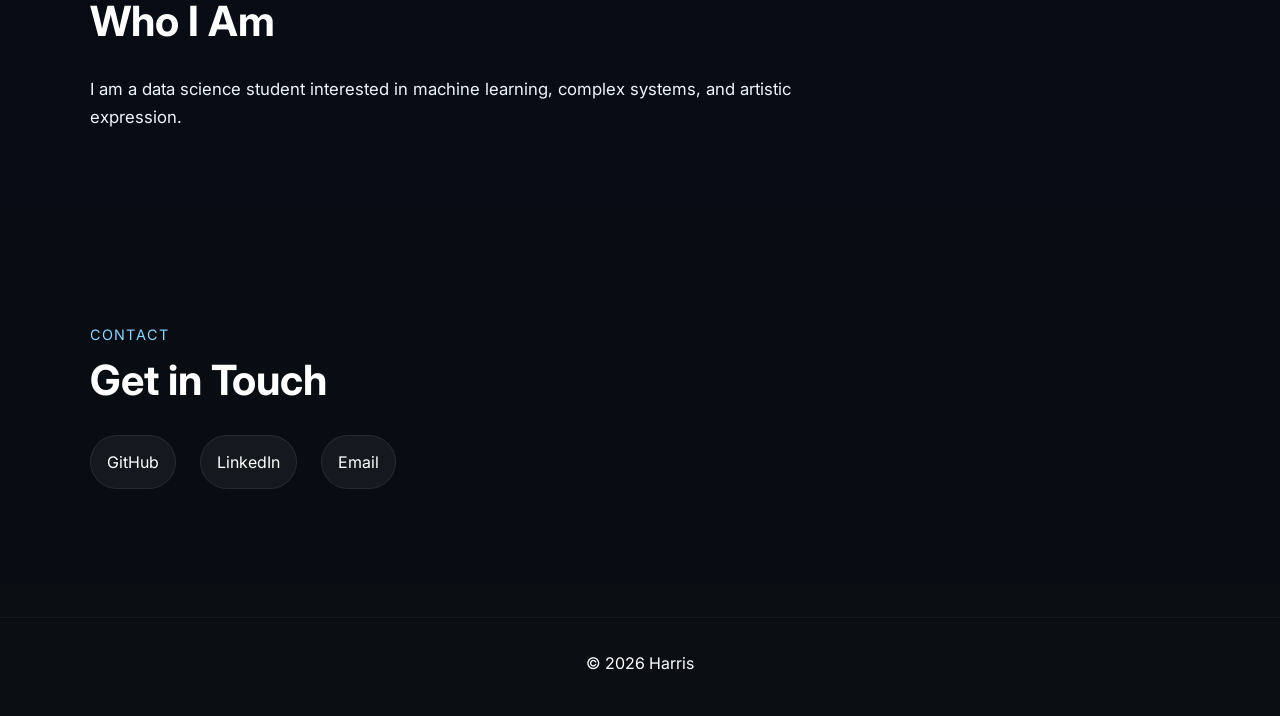
==== commit e7e207ea: "changed by adding demos and backgrounds" ====
--- a/index.html
+++ b/index.html
@@ -29,7 +29,6 @@
 
   <main>
 
-    <!-- HERO -->
     <section class="hero" id="hero">
       <canvas id="chaos-bg"></canvas>
 
@@ -51,7 +50,6 @@
 
     <div class="content-zone">
 
-      <!-- PROJECTS -->
       <section class="section projects-section fade-in" id="projects">
         <div class="container">
           <div class="section-heading">
@@ -62,7 +60,13 @@
           <div class="projects-grid">
 
             <article class="project-card">
-              <div class="project-image placeholder">Demo</div>
+              <div class="project-image-frame">
+                <img
+                  src="folder/projects/music/image1.png"
+                  alt="Music Recommendation System preview"
+                  class="project-image"
+                >
+              </div>
 
               <div class="project-content">
                 <h4>Music Recommendation System</h4>
@@ -72,14 +76,37 @@
                 </p>
 
                 <div class="project-buttons">
-                  <button class="btn secondary" id="demo-btn" type="button">View Demo</button>
+                  <button class="btn secondary demo-toggle-btn" type="button">View Demo</button>
                   <a href="https://github.com/YOURUSERNAME" target="_blank" rel="noopener noreferrer">View Code</a>
                 </div>
+
+                <div class="inline-demo">
+                  <div class="inline-demo-copy">
+                    <h5>Interactive Music Space</h5>
+                    <p>
+                      Drop your HTML demo file into the interactive-plots folder and it will load here.
+                    </p>
+                  </div>
+
+                  <div class="inline-demo-frame">
+                    <iframe
+                      src="interactive-plots/asym_plot.html"
+                      title="Music Recommendation Demo"
+                      loading="lazy">
+                    </iframe>
+                  </div>
+                </div>
               </div>
             </article>
 
             <article class="project-card">
-              <div class="project-image placeholder">Image</div>
+              <div class="project-image-frame">
+                <img
+                  src="folder/projects/chaos/image1.png"
+                  alt="Chaos Attractor Visualization preview"
+                  class="project-image"
+                >
+              </div>
 
               <div class="project-content">
                 <h4>Chaos Attractor Visualization</h4>
@@ -88,51 +115,74 @@
                   Simulation and visualization of nonlinear dynamical systems including the Lorenz attractor.
                 </p>
 
-                <a href="#">View Code</a>
+                <div class="project-buttons">
+                  <button class="btn secondary demo-toggle-btn" type="button">View Demo</button>
+                  <a href="#" target="_blank" rel="noopener noreferrer">View Code</a>
+                </div>
+
+                <div class="inline-demo">
+                  <div class="inline-demo-copy">
+                    <h5>Chaos Demo</h5>
+                    <p>
+                      Put your chaos project HTML into interactive-plots/chaos_demo.html and it will appear here.
+                    </p>
+                  </div>
+
+                  <div class="inline-demo-frame">
+                    <iframe
+                      src="interactive-plots/chaos_demo.html"
+                      title="Chaos Visualization Demo"
+                      loading="lazy">
+                    </iframe>
+                  </div>
+                </div>
               </div>
             </article>
 
             <article class="project-card">
-              <div class="project-image placeholder">Image</div>
+              <div class="project-image-frame">
+                <img
+                  src="folder/projects/skin/image1.png"
+                  alt="CNN Skin Lesion Classifier preview"
+                  class="project-image"
+                >
+              </div>
 
               <div class="project-content">
                 <h4>CNN Skin Lesion Classifier</h4>
 
                 <p>
-                  Deep learning model trained with ResNet architecture.
+                  Deep learning model trained with ResNet architecture for skin lesion image classification.
                 </p>
 
-                <a href="https://github.com/harrixide/Skin_lession_cnn_analysis.git">View Code</a>
+                <div class="project-buttons">
+                  <button class="btn secondary demo-toggle-btn" type="button">View Demo</button>
+                  <a href="https://github.com/harrixide/Skin_lession_cnn_analysis.git" target="_blank" rel="noopener noreferrer">View Code</a>
+                </div>
+
+                <div class="inline-demo">
+                  <div class="inline-demo-copy">
+                    <h5>Classifier Demo</h5>
+                    <p>
+                      Put your classifier demo HTML into interactive-plots/skin_demo.html and it will appear here.
+                    </p>
+                  </div>
+
+                  <div class="inline-demo-frame">
+                    <iframe
+                      src="interactive-plots/skin_demo.html"
+                      title="Skin Lesion Classifier Demo"
+                      loading="lazy">
+                    </iframe>
+                  </div>
+                </div>
               </div>
             </article>
-          </div>
-
-          <div id="demo-section" class="demo-section">
-            <div class="demo-inner">
-              <div class="demo-copy">
-                <h3>Interactive Music Space</h3>
-
-                <p class="demo-description">
-                  This visualization shows how songs organize in an asymmetry-based embedding space.
-                  Clusters represent structural uniqueness rather than simple genre similarity.
-                </p>
-              </div>
-
-              <div class="plot-shell">
-                <div class="plot-container-full">
-                  <iframe
-                    src="interactive-plots/asym_plot.html"
-                    title="Interactive Music Recommendation Plot"
-                    loading="lazy">
-                  </iframe>
-                </div>
-              </div>
-            </div>
-          </div>
-        </div>
-      </section>
-
-      <!-- GALLERY -->
+
+          </div>
+        </div>
+      </section>
+
       <section class="section fade-in gallery-section" id="gallery">
         <div class="container">
           <div class="section-heading gallery-heading">
@@ -179,30 +229,32 @@
         </div>
       </section>
 
-      <!-- ABOUT -->
-      <section class="section container about fade-in" id="about">
-        <div class="section-heading">
-          <p class="eyebrow">About</p>
-          <h3>Who I Am</h3>
-        </div>
-
-        <p>
-          I am a data science student interested in machine learning, complex systems, and artistic expression.
-        </p>
-      </section>
-
-      <!-- CONTACT -->
-      <section class="section container fade-in" id="contact">
-        <div class="section-heading">
-          <p class="eyebrow">Contact</p>
-          <h3>Get in Touch</h3>
-        </div>
-
-        <ul class="contact-links">
-          <li><a href="https://github.com/harrixide" target="_blank" rel="noopener noreferrer">GitHub</a></li>
-          <li><a href="https://linkedin.com/in/haslam1" target="_blank" rel="noopener noreferrer">LinkedIn</a></li>
-          <li><a href="mailto:acs.aslam@gmail.com">Email</a></li>
-        </ul>
+      <section class="section about-section fade-in" id="about">
+        <div class="container about">
+          <div class="section-heading">
+            <p class="eyebrow">About</p>
+            <h3>Who I Am</h3>
+          </div>
+
+          <p>
+            I am a data science student interested in machine learning, complex systems, and artistic expression.
+          </p>
+        </div>
+      </section>
+
+      <section class="section contact-section fade-in" id="contact">
+        <div class="container">
+          <div class="section-heading">
+            <p class="eyebrow">Contact</p>
+            <h3>Get in Touch</h3>
+          </div>
+
+          <ul class="contact-links">
+            <li><a href="https://github.com/harrixide" target="_blank" rel="noopener noreferrer">GitHub</a></li>
+            <li><a href="https://linkedin.com/in/haslam1" target="_blank" rel="noopener noreferrer">LinkedIn</a></li>
+            <li><a href="mailto:acs.aslam@gmail.com">Email</a></li>
+          </ul>
+        </div>
       </section>
 
     </div>
--- a/style.css
+++ b/style.css
@@ -45,7 +45,6 @@
   margin:auto;
 }
 
-/* HEADER */
 .site-header{
   position:sticky;
   top:0;
@@ -81,7 +80,6 @@
   font-size:0.95rem;
 }
 
-/* HERO */
 .hero{
   position:relative;
   min-height:76vh;
@@ -161,7 +159,6 @@
   z-index:0;
 }
 
-/* BELOW HERO BACKGROUND */
 .content-zone{
   position:relative;
   background:
@@ -181,7 +178,6 @@
   z-index:1;
 }
 
-/* PROJECTS BACKGROUND IMAGE */
 .projects-section{
   position:relative;
   overflow:hidden;
@@ -205,7 +201,6 @@
   z-index:1;
 }
 
-/* GENERAL SECTION SPACING */
 .section{
   padding:6rem 0;
 }
@@ -228,7 +223,6 @@
   color:#ffffff;
 }
 
-/* PROJECT GRID */
 .projects-grid{
   display:grid;
   grid-template-columns:repeat(auto-fit,minmax(280px,1fr));
@@ -244,14 +238,32 @@
   backdrop-filter:blur(6px);
 }
 
-.project-image.placeholder{
-  min-height:190px;
+.project-image-frame{
+  min-height:220px;
+  position:relative;
+  background:linear-gradient(180deg, rgba(143,211,255,0.10), rgba(99,164,255,0.05));
   display:flex;
   align-items:center;
   justify-content:center;
+  overflow:hidden;
+}
+
+.project-image{
+  width:100%;
+  height:220px;
+  object-fit:cover;
+  display:block;
+}
+
+.project-image-frame.missing-image{
+  padding:1.2rem;
+}
+
+.missing-image-label{
   color:#ffffff;
-  background:linear-gradient(180deg, rgba(143,211,255,0.10), rgba(99,164,255,0.05));
   font-weight:500;
+  text-align:center;
+  opacity:0.88;
 }
 
 .project-content{
@@ -277,48 +289,35 @@
   margin-top:1.2rem;
 }
 
-/* DEMO */
-.demo-section{
+.inline-demo{
   max-height:0;
   overflow:hidden;
   opacity:0;
-  transition:max-height 0.55s ease, opacity 0.35s ease, margin-top 0.35s ease;
+  transition:max-height 0.5s ease, opacity 0.3s ease, margin-top 0.3s ease;
   margin-top:0;
 }
 
-.demo-section.active{
-  max-height:2600px;
+.inline-demo.active{
+  max-height:1400px;
   opacity:1;
-  margin-top:3rem;
-}
-
-.demo-inner{
-  padding:2.5rem 0 1rem;
-}
-
-.demo-inner h3{
-  font-size:clamp(1.5rem,3vw,2.1rem);
+  margin-top:1.5rem;
+}
+
+.inline-demo-copy h5{
+  font-size:1.1rem;
+  margin-bottom:0.55rem;
+  color:#ffffff;
+}
+
+.inline-demo-copy p{
+  min-height:auto;
+  color:#eef5ff;
   margin-bottom:1rem;
-  color:#ffffff;
-}
-
-.demo-description{
-  color:#eef5ff;
-  max-width:760px;
-  margin-bottom:1.75rem;
-  line-height:1.7;
-}
-
-.plot-shell{
+}
+
+.inline-demo-frame{
   width:100%;
-  padding:0 0 1.5rem;
-}
-
-.plot-container-full{
-  width:min(1400px,96vw);
-  height:88vh;
-  min-height:700px;
-  margin:0 auto;
+  height:600px;
   background:#05080d;
   border:1px solid rgba(255,255,255,0.06);
   border-radius:1rem;
@@ -326,14 +325,13 @@
   box-shadow:0 20px 60px rgba(0,0,0,0.35);
 }
 
-.plot-container-full iframe{
+.inline-demo-frame iframe{
   width:100%;
   height:100%;
   border:none;
   display:block;
 }
 
-/* GALLERY */
 .gallery-section{
   position:relative;
   overflow:hidden;
@@ -443,14 +441,58 @@
   display:block;
 }
 
-/* ABOUT */
+.about-section{
+  position:relative;
+  overflow:hidden;
+}
+
+.about-section::before{
+  content:"";
+  position:absolute;
+  inset:0;
+  background-image:
+    linear-gradient(rgba(7,11,18,0.70), rgba(7,11,18,0.78)),
+    url("folder/about/image1.png");
+  background-repeat:no-repeat;
+  background-position:center center;
+  background-size:cover;
+  z-index:0;
+}
+
+.about-section > .container{
+  position:relative;
+  z-index:1;
+}
+
 .about p{
   max-width:760px;
   color:#eef5ff;
   font-size:1.05rem;
 }
 
-/* CONTACT */
+.contact-section{
+  position:relative;
+  overflow:hidden;
+}
+
+.contact-section::before{
+  content:"";
+  position:absolute;
+  inset:0;
+  background-image:
+    linear-gradient(rgba(8,12,18,0.78), rgba(8,12,18,0.86)),
+    url("folder/contact/image1.png");
+  background-repeat:no-repeat;
+  background-position:center center;
+  background-size:cover;
+  z-index:0;
+}
+
+.contact-section > .container{
+  position:relative;
+  z-index:1;
+}
+
 .contact-links{
   list-style:none;
   display:flex;
@@ -468,7 +510,6 @@
   display:inline-block;
 }
 
-/* FOOTER */
 .site-footer{
   text-align:center;
   padding:2rem 1rem 2.5rem;
@@ -477,12 +518,10 @@
   margin-top:2rem;
 }
 
-/* SIMPLE FADE-IN SUPPORT */
 .fade-in{
   opacity:1;
 }
 
-/* TABLET */
 @media (max-width: 900px){
   .hero{
     min-height:70vh;
@@ -493,12 +532,6 @@
     padding:5rem 0;
   }
 
-  .plot-container-full{
-    width:min(96vw,96vw);
-    height:78vh;
-    min-height:620px;
-  }
-
   .gallery-grid{
     grid-template-columns:repeat(2, minmax(0, 1fr));
   }
@@ -507,9 +540,12 @@
   .art-card img{
     min-height:280px;
   }
-}
-
-/* MOBILE */
+
+  .inline-demo-frame{
+    height:520px;
+  }
+}
+
 @media (max-width: 640px){
   .nav{
     flex-direction:column;
@@ -565,19 +601,8 @@
     height:180px;
   }
 
-  .demo-section.active{
-    margin-top:2rem;
-  }
-
-  .demo-inner{
-    padding:2rem 0 0.75rem;
-  }
-
-  .plot-container-full{
-    width:96vw;
-    height:72vh;
-    min-height:560px;
-    border-radius:0.85rem;
+  .inline-demo-frame{
+    height:430px;
   }
 
   .contact-links{
@@ -596,8 +621,7 @@
     min-height:240px;
   }
 
-  .plot-container-full{
-    height:74vh;
-    min-height:520px;
+  .inline-demo-frame{
+    height:380px;
   }
 }
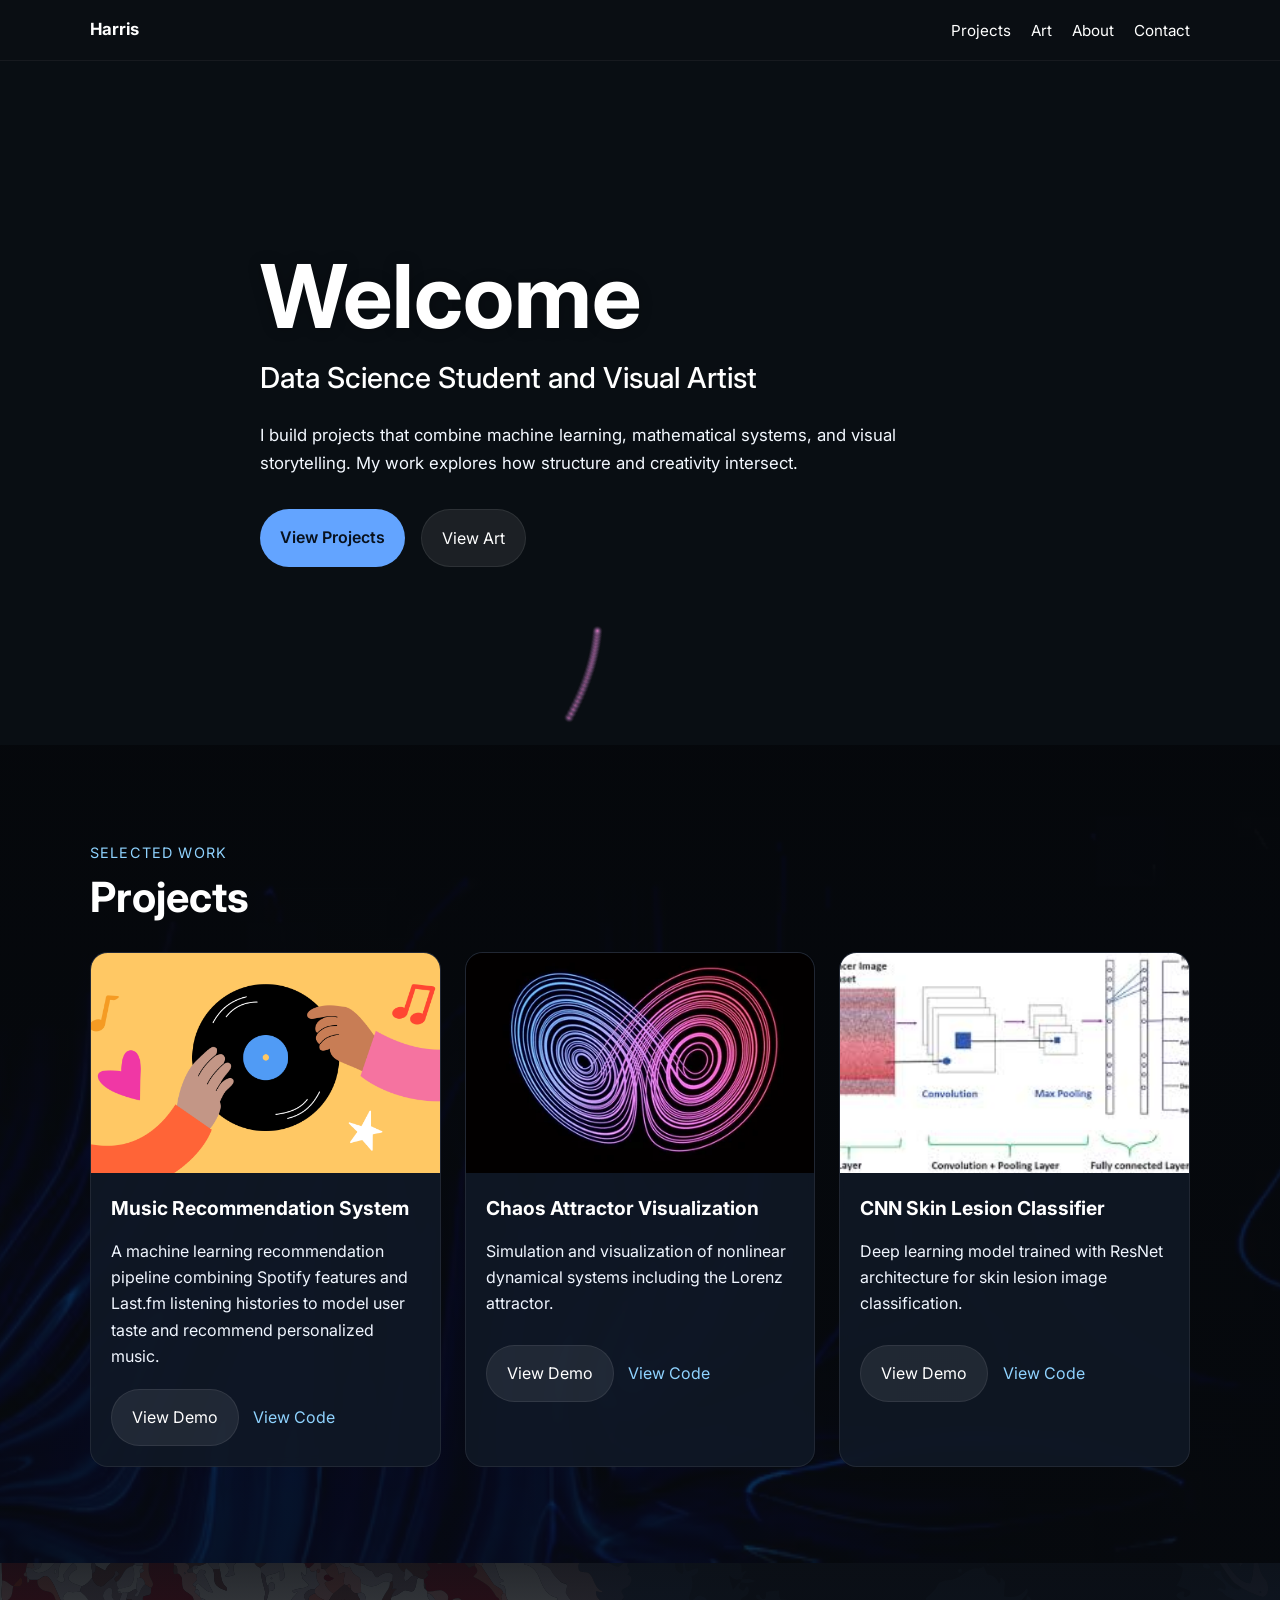
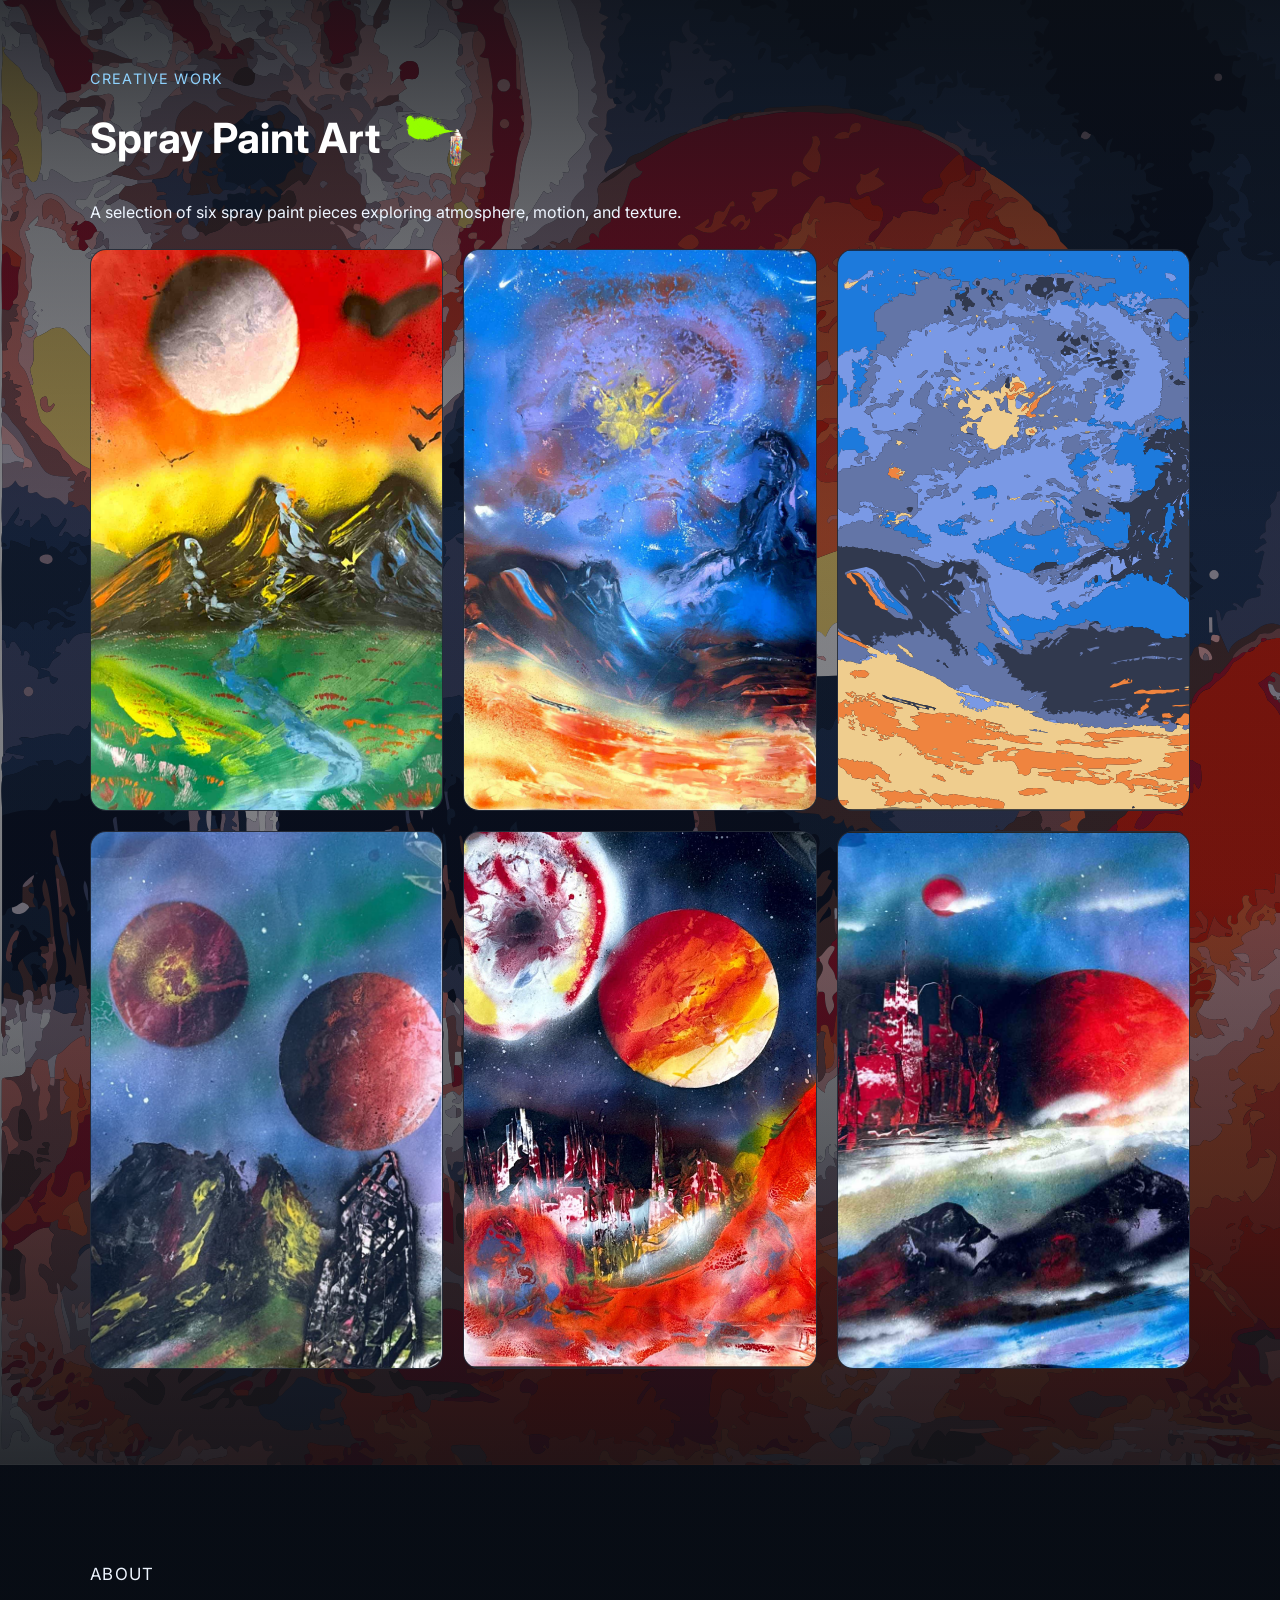
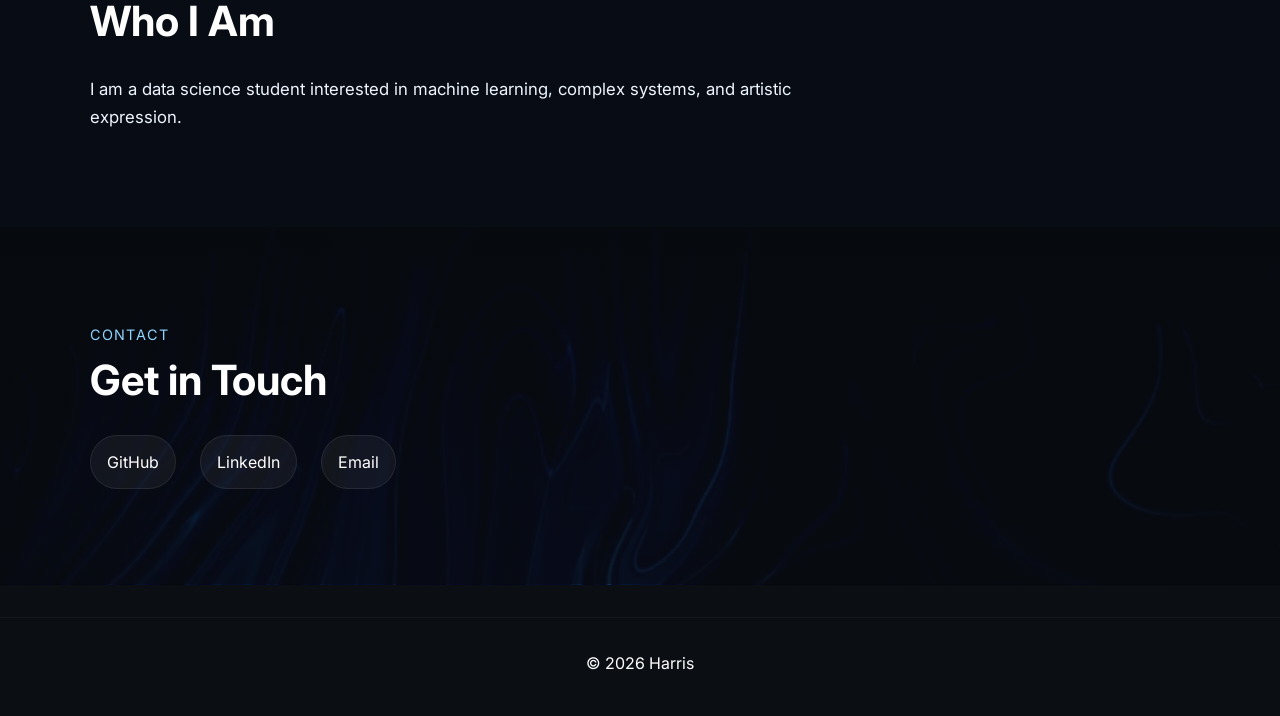
==== commit 5b1afdc0: "Changed button mechanism for demos" ====
--- a/index.html
+++ b/index.html
@@ -76,25 +76,15 @@
                 </p>
 
                 <div class="project-buttons">
-                  <button class="btn secondary demo-toggle-btn" type="button">View Demo</button>
+                  <button
+                    class="btn secondary demo-btn"
+                    type="button"
+                    data-demo-title="Interactive Music Space"
+                    data-demo-src="interactive-plots/asym_plot.html">
+                    View Demo
+                  </button>
+
                   <a href="https://github.com/YOURUSERNAME" target="_blank" rel="noopener noreferrer">View Code</a>
-                </div>
-
-                <div class="inline-demo">
-                  <div class="inline-demo-copy">
-                    <h5>Interactive Music Space</h5>
-                    <p>
-                      Drop your HTML demo file into the interactive-plots folder and it will load here.
-                    </p>
-                  </div>
-
-                  <div class="inline-demo-frame">
-                    <iframe
-                      src="interactive-plots/asym_plot.html"
-                      title="Music Recommendation Demo"
-                      loading="lazy">
-                    </iframe>
-                  </div>
                 </div>
               </div>
             </article>
@@ -116,25 +106,15 @@
                 </p>
 
                 <div class="project-buttons">
-                  <button class="btn secondary demo-toggle-btn" type="button">View Demo</button>
+                  <button
+                    class="btn secondary demo-btn"
+                    type="button"
+                    data-demo-title="Chaos Attractor Demo"
+                    data-demo-src="interactive-plots/chaos_demo.html">
+                    View Demo
+                  </button>
+
                   <a href="#" target="_blank" rel="noopener noreferrer">View Code</a>
-                </div>
-
-                <div class="inline-demo">
-                  <div class="inline-demo-copy">
-                    <h5>Chaos Demo</h5>
-                    <p>
-                      Put your chaos project HTML into interactive-plots/chaos_demo.html and it will appear here.
-                    </p>
-                  </div>
-
-                  <div class="inline-demo-frame">
-                    <iframe
-                      src="interactive-plots/chaos_demo.html"
-                      title="Chaos Visualization Demo"
-                      loading="lazy">
-                    </iframe>
-                  </div>
                 </div>
               </div>
             </article>
@@ -156,29 +136,38 @@
                 </p>
 
                 <div class="project-buttons">
-                  <button class="btn secondary demo-toggle-btn" type="button">View Demo</button>
+                  <button
+                    class="btn secondary demo-btn"
+                    type="button"
+                    data-demo-title="Skin Lesion Classifier Demo"
+                    data-demo-src="interactive-plots/skin_demo.html">
+                    View Demo
+                  </button>
+
                   <a href="https://github.com/harrixide/Skin_lession_cnn_analysis.git" target="_blank" rel="noopener noreferrer">View Code</a>
                 </div>
-
-                <div class="inline-demo">
-                  <div class="inline-demo-copy">
-                    <h5>Classifier Demo</h5>
-                    <p>
-                      Put your classifier demo HTML into interactive-plots/skin_demo.html and it will appear here.
-                    </p>
-                  </div>
-
-                  <div class="inline-demo-frame">
-                    <iframe
-                      src="interactive-plots/skin_demo.html"
-                      title="Skin Lesion Classifier Demo"
-                      loading="lazy">
-                    </iframe>
-                  </div>
-                </div>
               </div>
             </article>
 
+          </div>
+
+          <div id="demo-section" class="demo-section">
+            <div class="demo-inner">
+              <div class="demo-copy">
+                <h3 id="demo-title">Project Demo</h3>
+              </div>
+
+              <div class="plot-shell">
+                <div class="plot-container-full">
+                  <iframe
+                    id="demo-frame"
+                    src=""
+                    title="Project Demo"
+                    loading="lazy">
+                  </iframe>
+                </div>
+              </div>
+            </div>
           </div>
         </div>
       </section>
--- a/style.css
+++ b/style.css
@@ -24,6 +24,7 @@
   color:var(--text);
   background:var(--bg);
   line-height:1.65;
+  overflow-x:hidden;
 }
 
 a{
@@ -289,35 +290,43 @@
   margin-top:1.2rem;
 }
 
-.inline-demo{
+.demo-section{
+  width:100%;
   max-height:0;
   overflow:hidden;
   opacity:0;
-  transition:max-height 0.5s ease, opacity 0.3s ease, margin-top 0.3s ease;
+  transition:max-height 0.55s ease, opacity 0.35s ease, margin-top 0.35s ease;
   margin-top:0;
 }
 
-.inline-demo.active{
-  max-height:1400px;
+.demo-section.active{
+  max-height:2600px;
   opacity:1;
-  margin-top:1.5rem;
-}
-
-.inline-demo-copy h5{
-  font-size:1.1rem;
-  margin-bottom:0.55rem;
+  margin-top:3rem;
+}
+
+.demo-inner{
+  width:100%;
+  padding:1rem 0 0;
+}
+
+.demo-copy{
+  margin-bottom:1rem;
+}
+
+.demo-copy h3{
+  font-size:clamp(1.5rem,3vw,2.1rem);
   color:#ffffff;
 }
 
-.inline-demo-copy p{
-  min-height:auto;
-  color:#eef5ff;
-  margin-bottom:1rem;
-}
-
-.inline-demo-frame{
-  width:100%;
-  height:600px;
+.plot-shell{
+  width:100%;
+}
+
+.plot-container-full{
+  width:100%;
+  height:88vh;
+  min-height:720px;
   background:#05080d;
   border:1px solid rgba(255,255,255,0.06);
   border-radius:1rem;
@@ -325,7 +334,7 @@
   box-shadow:0 20px 60px rgba(0,0,0,0.35);
 }
 
-.inline-demo-frame iframe{
+.plot-container-full iframe{
   width:100%;
   height:100%;
   border:none;
@@ -532,6 +541,11 @@
     padding:5rem 0;
   }
 
+  .plot-container-full{
+    height:78vh;
+    min-height:620px;
+  }
+
   .gallery-grid{
     grid-template-columns:repeat(2, minmax(0, 1fr));
   }
@@ -540,38 +554,62 @@
   .art-card img{
     min-height:280px;
   }
-
-  .inline-demo-frame{
-    height:520px;
-  }
 }
 
 @media (max-width: 640px){
+  .container{
+    width:min(100%,92%);
+  }
+
   .nav{
     flex-direction:column;
     align-items:flex-start;
+    padding:0.85rem 0;
   }
 
   .nav-links{
-    gap:0.9rem;
+    gap:0.8rem;
+  }
+
+  .nav-links a{
+    font-size:0.92rem;
   }
 
   .hero{
-    min-height:68vh;
+    min-height:66vh;
     align-items:center;
-    padding:5rem 0 3.5rem;
+    padding:4.6rem 0 3rem;
+  }
+
+  .hero-content{
+    max-width:100%;
   }
 
   .hero-content h1{
-    font-size:clamp(2.7rem,13vw,4.2rem);
+    font-size:clamp(2.5rem,12vw,4rem);
+    line-height:0.98;
   }
 
   .hero-content h2{
-    font-size:1.05rem;
+    font-size:1rem;
   }
 
   .hero-intro{
-    font-size:0.98rem;
+    font-size:0.96rem;
+    max-width:100%;
+  }
+
+  .hero-buttons{
+    gap:0.8rem;
+  }
+
+  .btn{
+    padding:0.82rem 1.08rem;
+    font-size:0.95rem;
+  }
+
+  .section{
+    padding:4.25rem 0;
   }
 
   .projects-grid{
@@ -579,8 +617,39 @@
     gap:1.25rem;
   }
 
+  .project-image-frame{
+    min-height:190px;
+  }
+
+  .project-image{
+    height:190px;
+  }
+
+  .project-content{
+    padding:1.05rem;
+  }
+
   .project-content p{
     min-height:auto;
+  }
+
+  .project-buttons{
+    gap:0.75rem;
+  }
+
+  .demo-section.active{
+    margin-top:2rem;
+  }
+
+  .demo-inner{
+    padding:0.75rem 0 0;
+  }
+
+  .plot-container-full{
+    width:100%;
+    height:68vh;
+    min-height:420px;
+    border-radius:0.85rem;
   }
 
   .gallery-title-row{
@@ -595,14 +664,11 @@
 
   .gallery-grid{
     grid-template-columns:1fr 1fr;
+    gap:0.9rem;
   }
 
   .gallery-grid img{
     height:180px;
-  }
-
-  .inline-demo-frame{
-    height:430px;
   }
 
   .contact-links{
@@ -612,6 +678,70 @@
 }
 
 @media (max-width: 480px){
+  .site-header{
+    position:sticky;
+  }
+
+  .container{
+    width:min(100%,94%);
+  }
+
+  .hero{
+    min-height:62vh;
+    padding:4.2rem 0 2.7rem;
+  }
+
+  .hero-content h1{
+    font-size:clamp(2.2rem,12vw,3.4rem);
+  }
+
+  .hero-content h2{
+    font-size:0.95rem;
+  }
+
+  .hero-intro{
+    font-size:0.93rem;
+  }
+
+  .btn{
+    width:100%;
+    text-align:center;
+  }
+
+  .hero-buttons{
+    flex-direction:column;
+    align-items:stretch;
+  }
+
+  .section{
+    padding:3.8rem 0;
+  }
+
+  .section-heading{
+    margin-bottom:1.5rem;
+  }
+
+  .section-heading h3{
+    font-size:1.7rem;
+  }
+
+  .project-image-frame{
+    min-height:175px;
+  }
+
+  .project-image{
+    height:175px;
+  }
+
+  .project-content{
+    padding:0.95rem;
+  }
+
+  .plot-container-full{
+    height:62vh;
+    min-height:360px;
+  }
+
   .gallery-grid{
     grid-template-columns:1fr;
   }
@@ -620,8 +750,4 @@
   .art-card img{
     min-height:240px;
   }
-
-  .inline-demo-frame{
-    height:380px;
-  }
 }
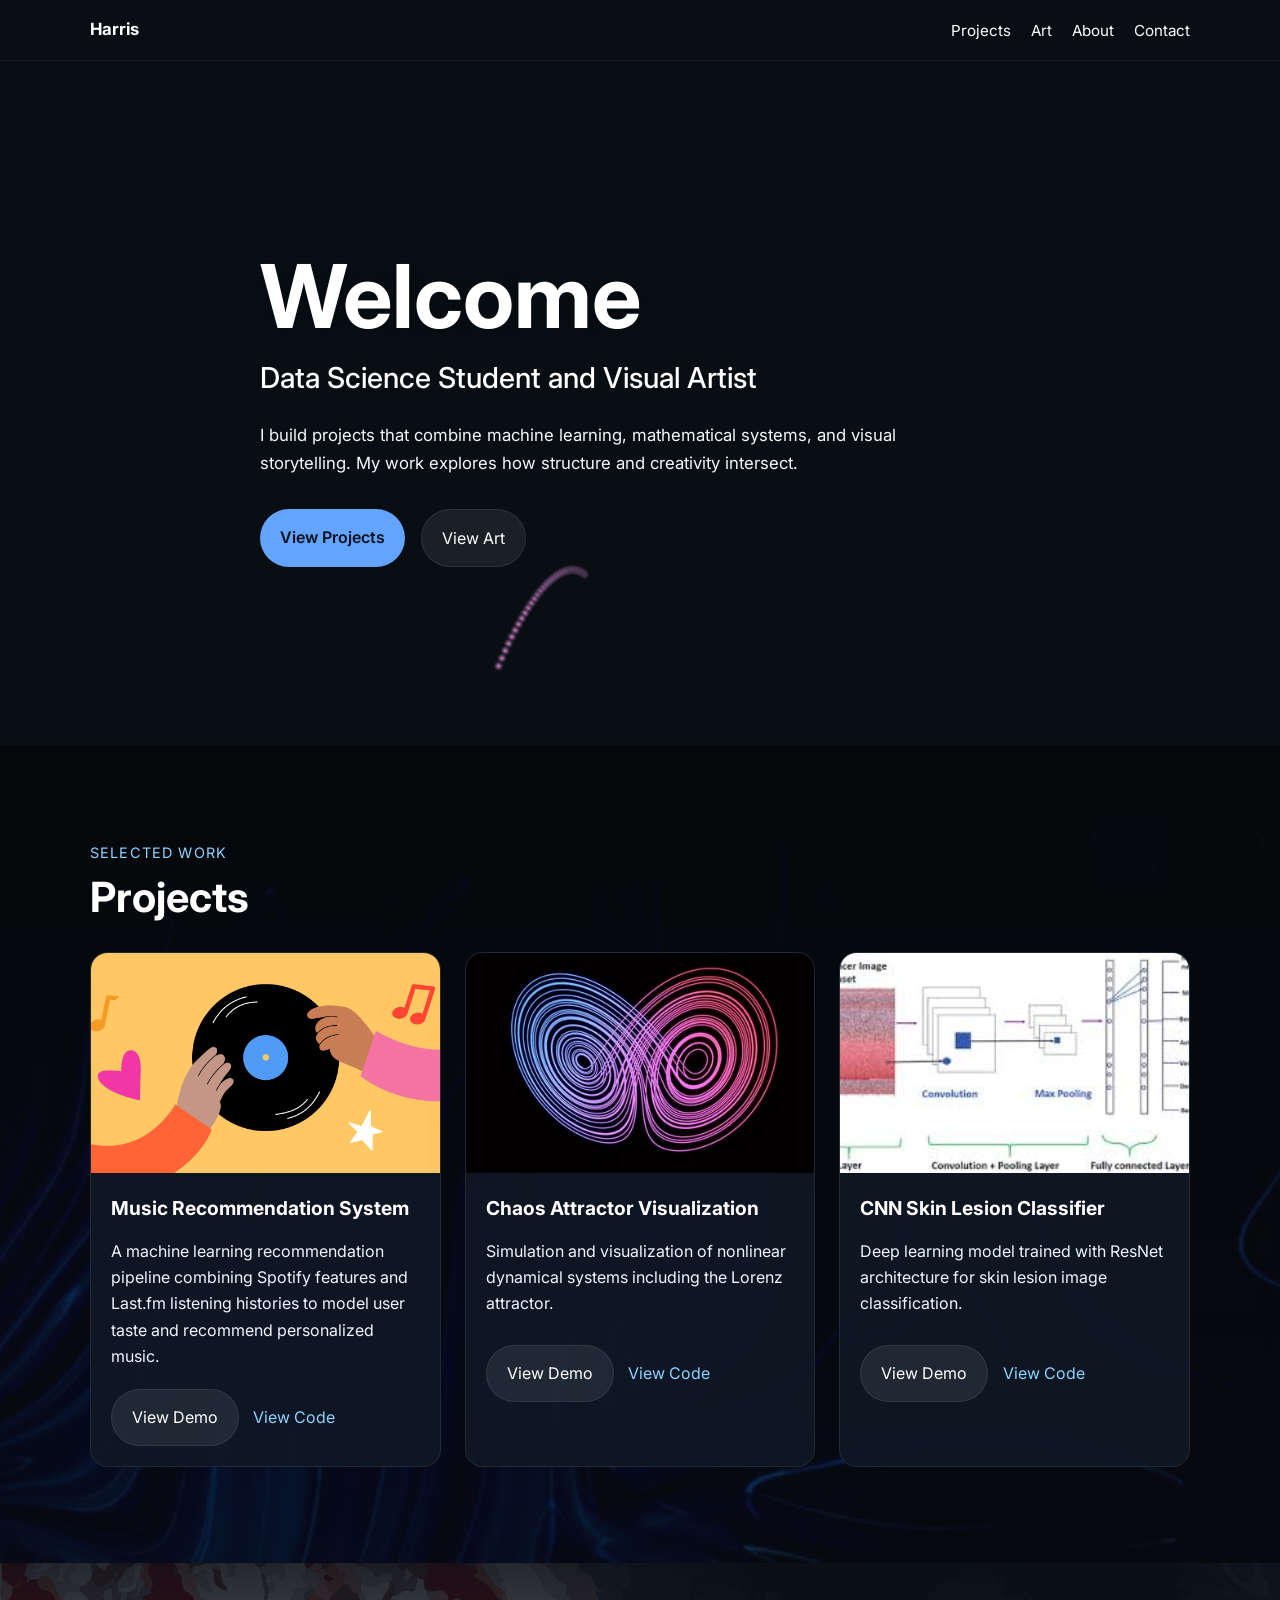
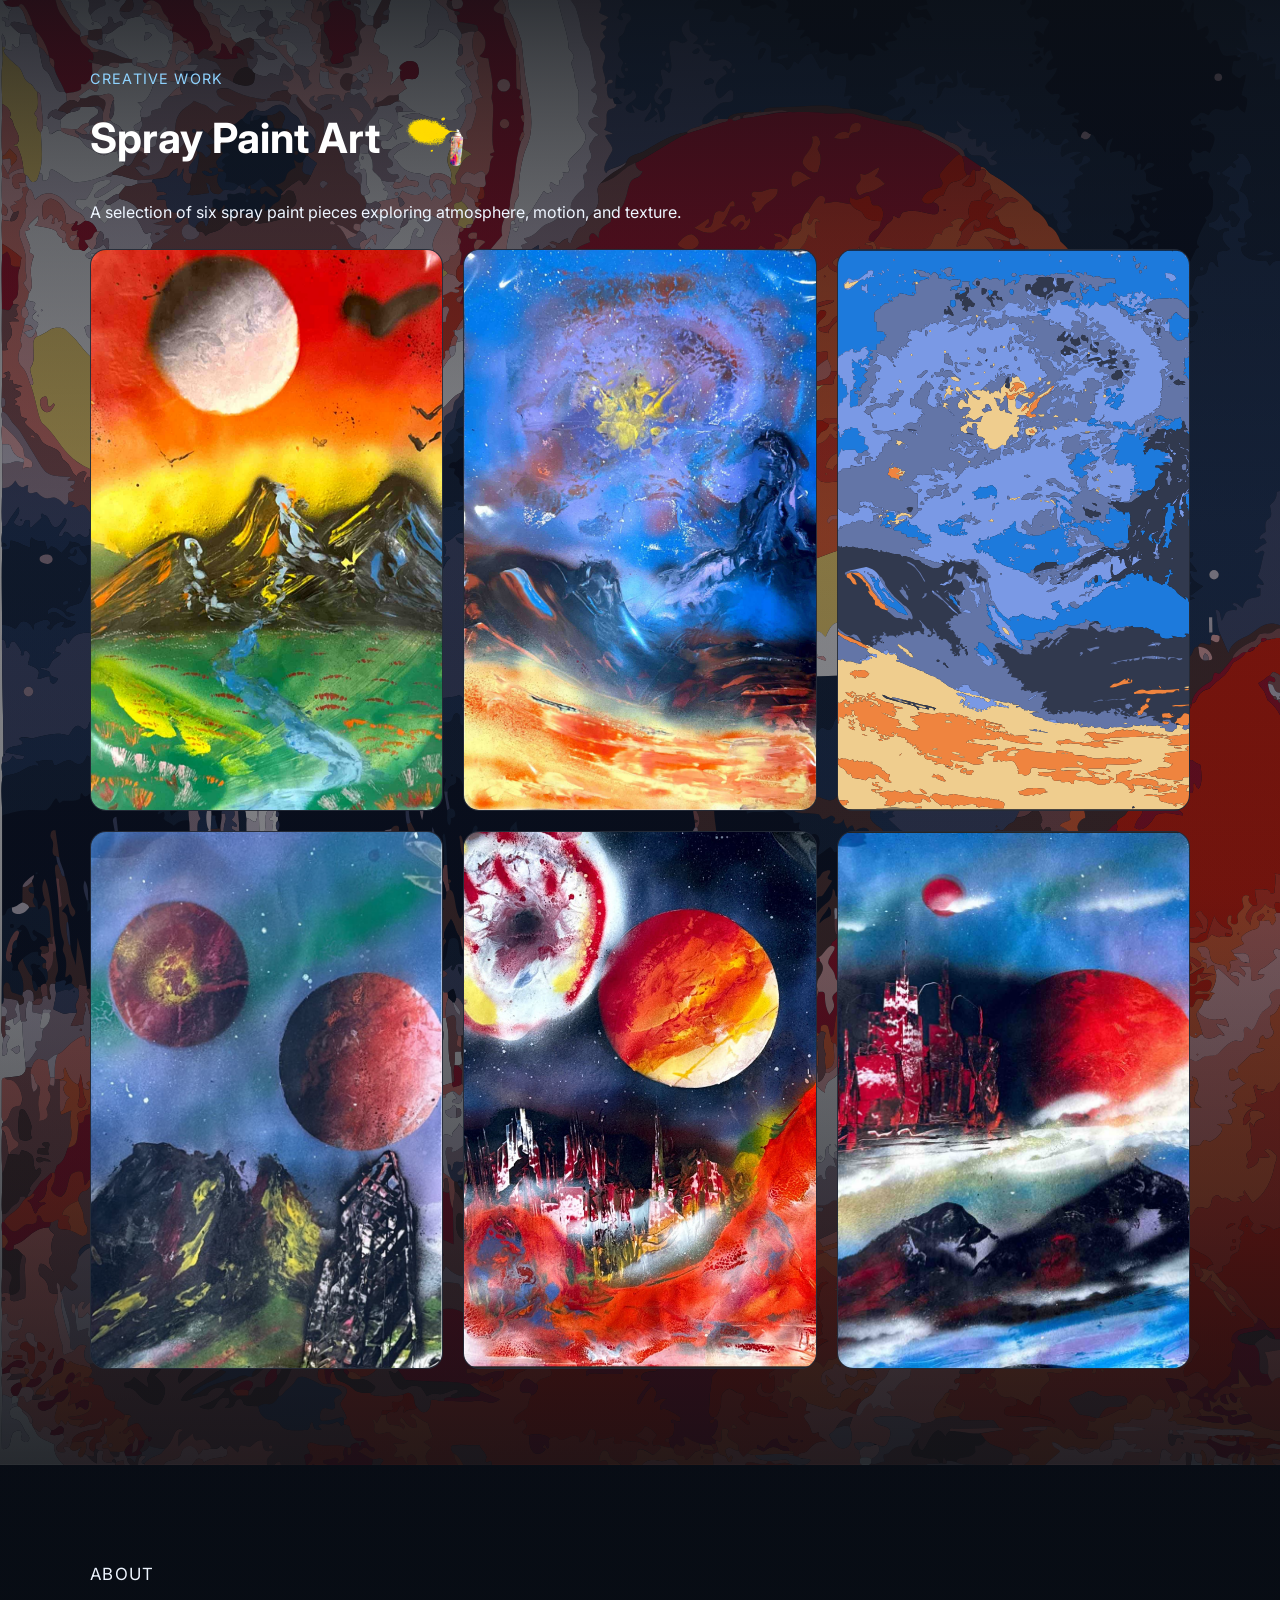
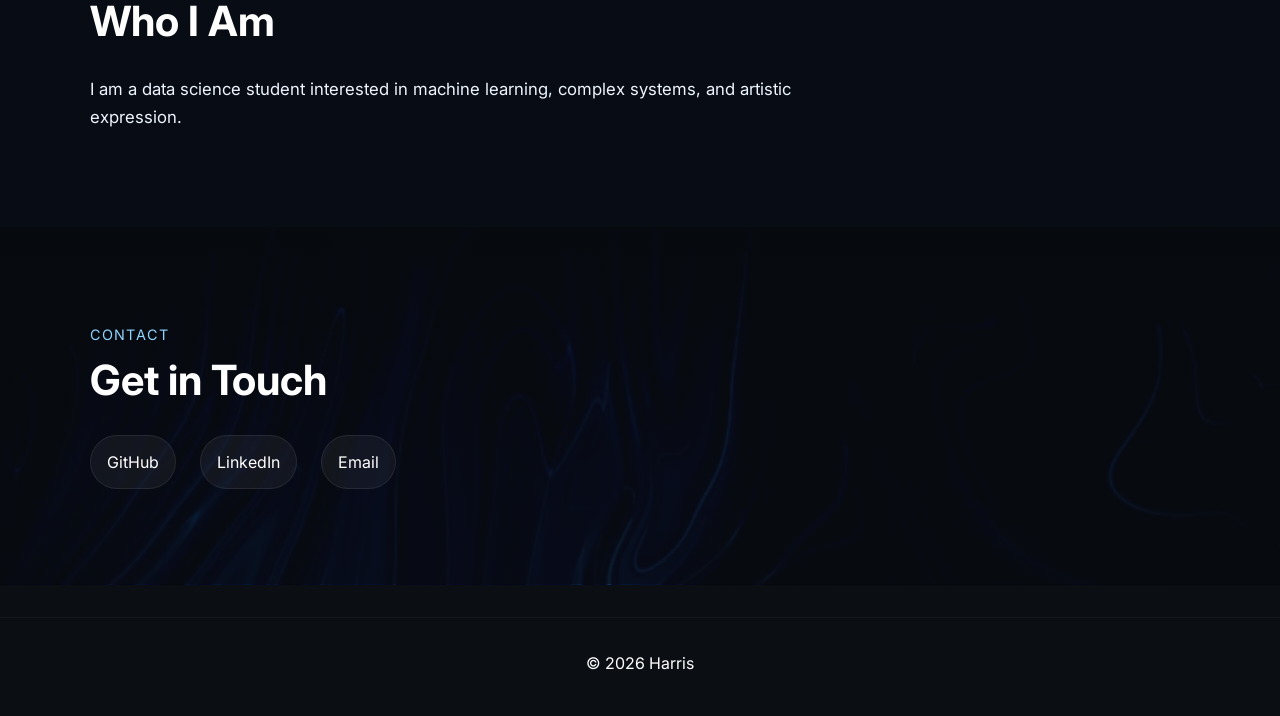
==== commit e8f3c709: "add backgrounds for mobile" ====
--- a/index.html
+++ b/index.html
@@ -155,6 +155,14 @@
             <div class="demo-inner">
               <div class="demo-copy">
                 <h3 id="demo-title">Project Demo</h3>
+                <a
+                  id="demo-open-link"
+                  class="demo-open-link"
+                  href="#"
+                  target="_blank"
+                  rel="noopener noreferrer">
+                  Open Demo Full Screen
+                </a>
               </div>
 
               <div class="plot-shell">
--- a/style.css
+++ b/style.css
@@ -317,6 +317,17 @@
 .demo-copy h3{
   font-size:clamp(1.5rem,3vw,2.1rem);
   color:#ffffff;
+  margin-bottom:0.85rem;
+}
+
+.demo-open-link{
+  display:none;
+  width:fit-content;
+  padding:0.8rem 1rem;
+  border-radius:999px;
+  background:rgba(255,255,255,0.08);
+  border:1px solid rgba(255,255,255,0.08);
+  color:var(--text);
 }
 
 .plot-shell{
@@ -645,10 +656,16 @@
     padding:0.75rem 0 0;
   }
 
+  .demo-open-link{
+    display:inline-flex;
+    align-items:center;
+    justify-content:center;
+  }
+
   .plot-container-full{
     width:100%;
-    height:68vh;
-    min-height:420px;
+    height:72vh;
+    min-height:480px;
     border-radius:0.85rem;
   }
 
@@ -663,12 +680,22 @@
   }
 
   .gallery-grid{
-    grid-template-columns:1fr 1fr;
-    gap:0.9rem;
-  }
-
-  .gallery-grid img{
-    height:180px;
+    grid-template-columns:1fr;
+    gap:1rem;
+  }
+
+  .art-card{
+    min-height:auto;
+    padding:0.75rem;
+    background:rgba(17,24,38,0.78);
+  }
+
+  .art-card img{
+    height:auto;
+    min-height:auto;
+    max-height:none;
+    object-fit:contain;
+    aspect-ratio:auto;
   }
 
   .contact-links{
@@ -738,16 +765,7 @@
   }
 
   .plot-container-full{
-    height:62vh;
-    min-height:360px;
-  }
-
-  .gallery-grid{
-    grid-template-columns:1fr;
-  }
-
-  .art-card,
-  .art-card img{
-    min-height:240px;
+    height:64vh;
+    min-height:420px;
   }
 }
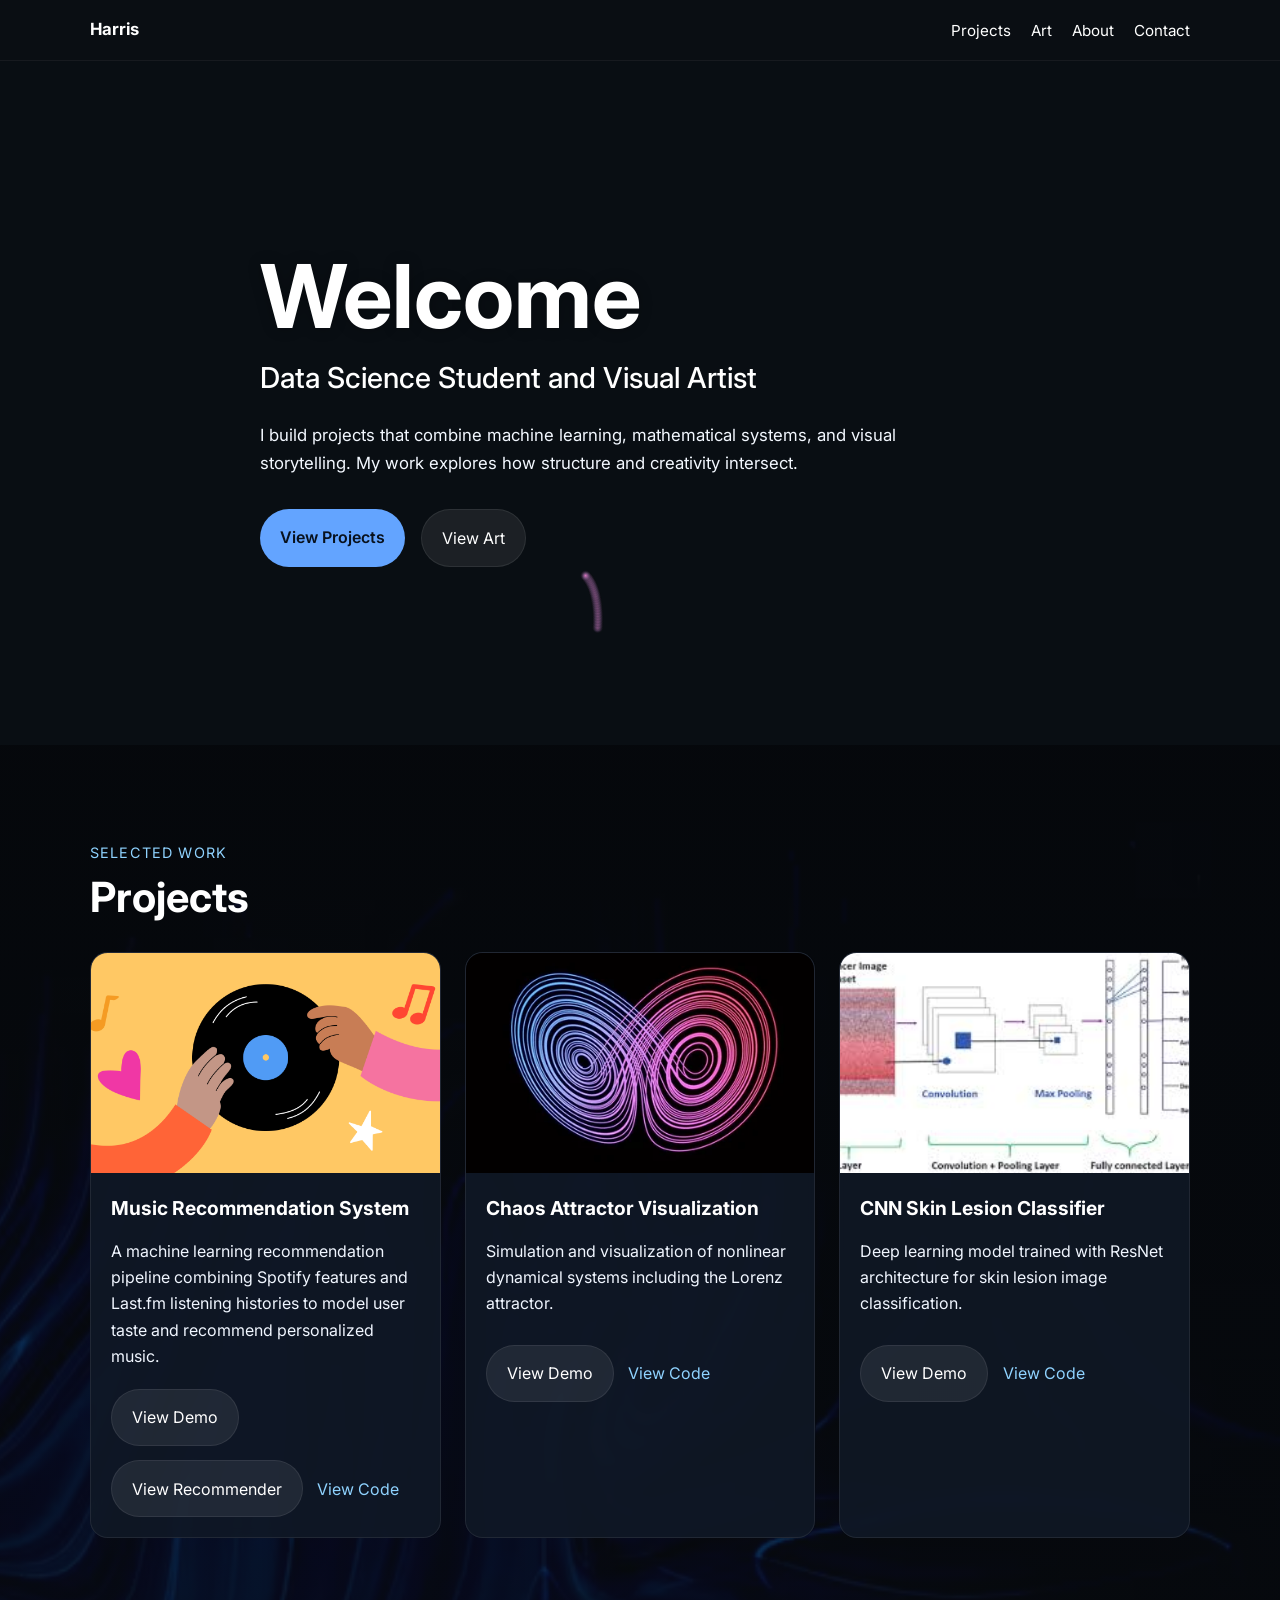
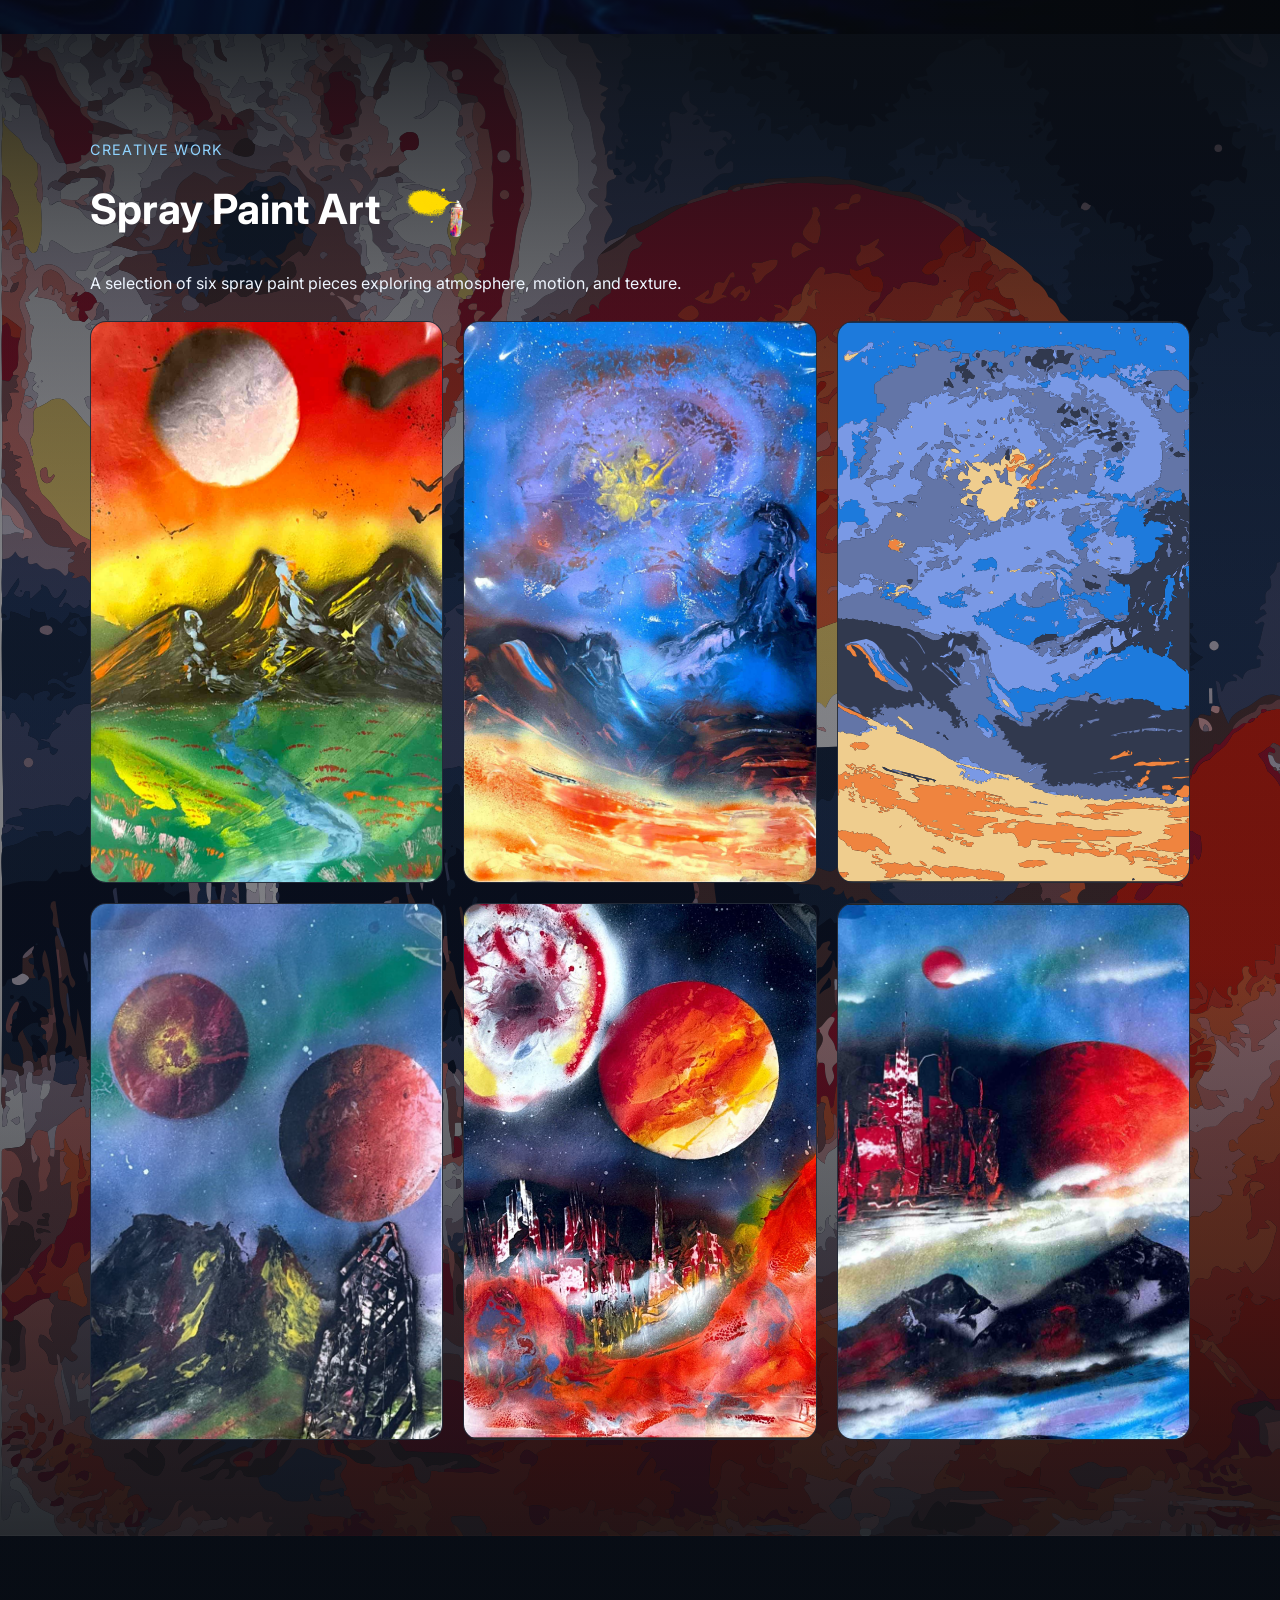
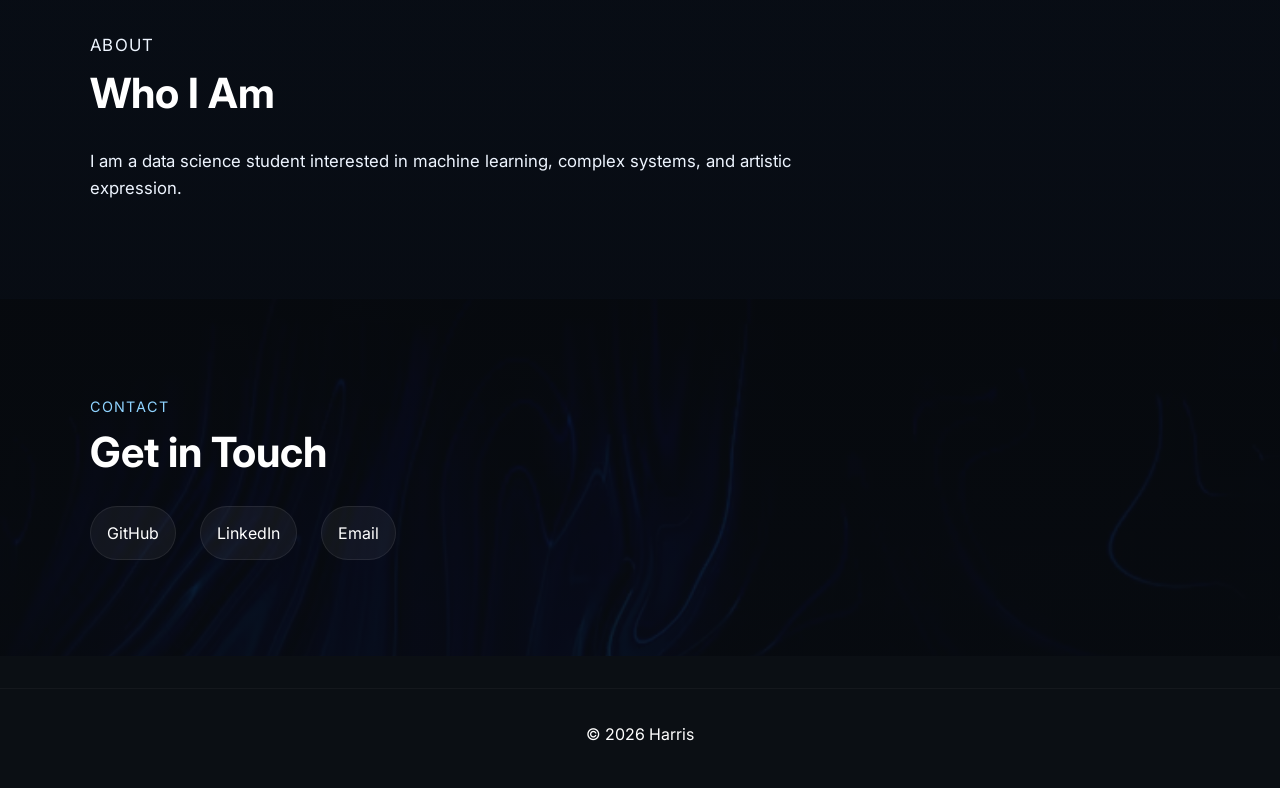
==== commit 30b9e75a: "Added Shiny App" ====
--- a/index.html
+++ b/index.html
@@ -82,6 +82,13 @@
                     data-demo-title="Interactive Music Space"
                     data-demo-src="interactive-plots/asym_plot.html">
                     View Demo
+                  </button>
+                  <button
+                    class="btn secondary demo-btn"
+                    type="button"
+                    data-demo-title="Music Recommender (Shiny App)"
+                    data-demo-src="https://harrixide.shinyapps.io/musicrecapp/">
+                    View Recommender
                   </button>
 
                   <a href="https://github.com/YOURUSERNAME" target="_blank" rel="noopener noreferrer">View Code</a>
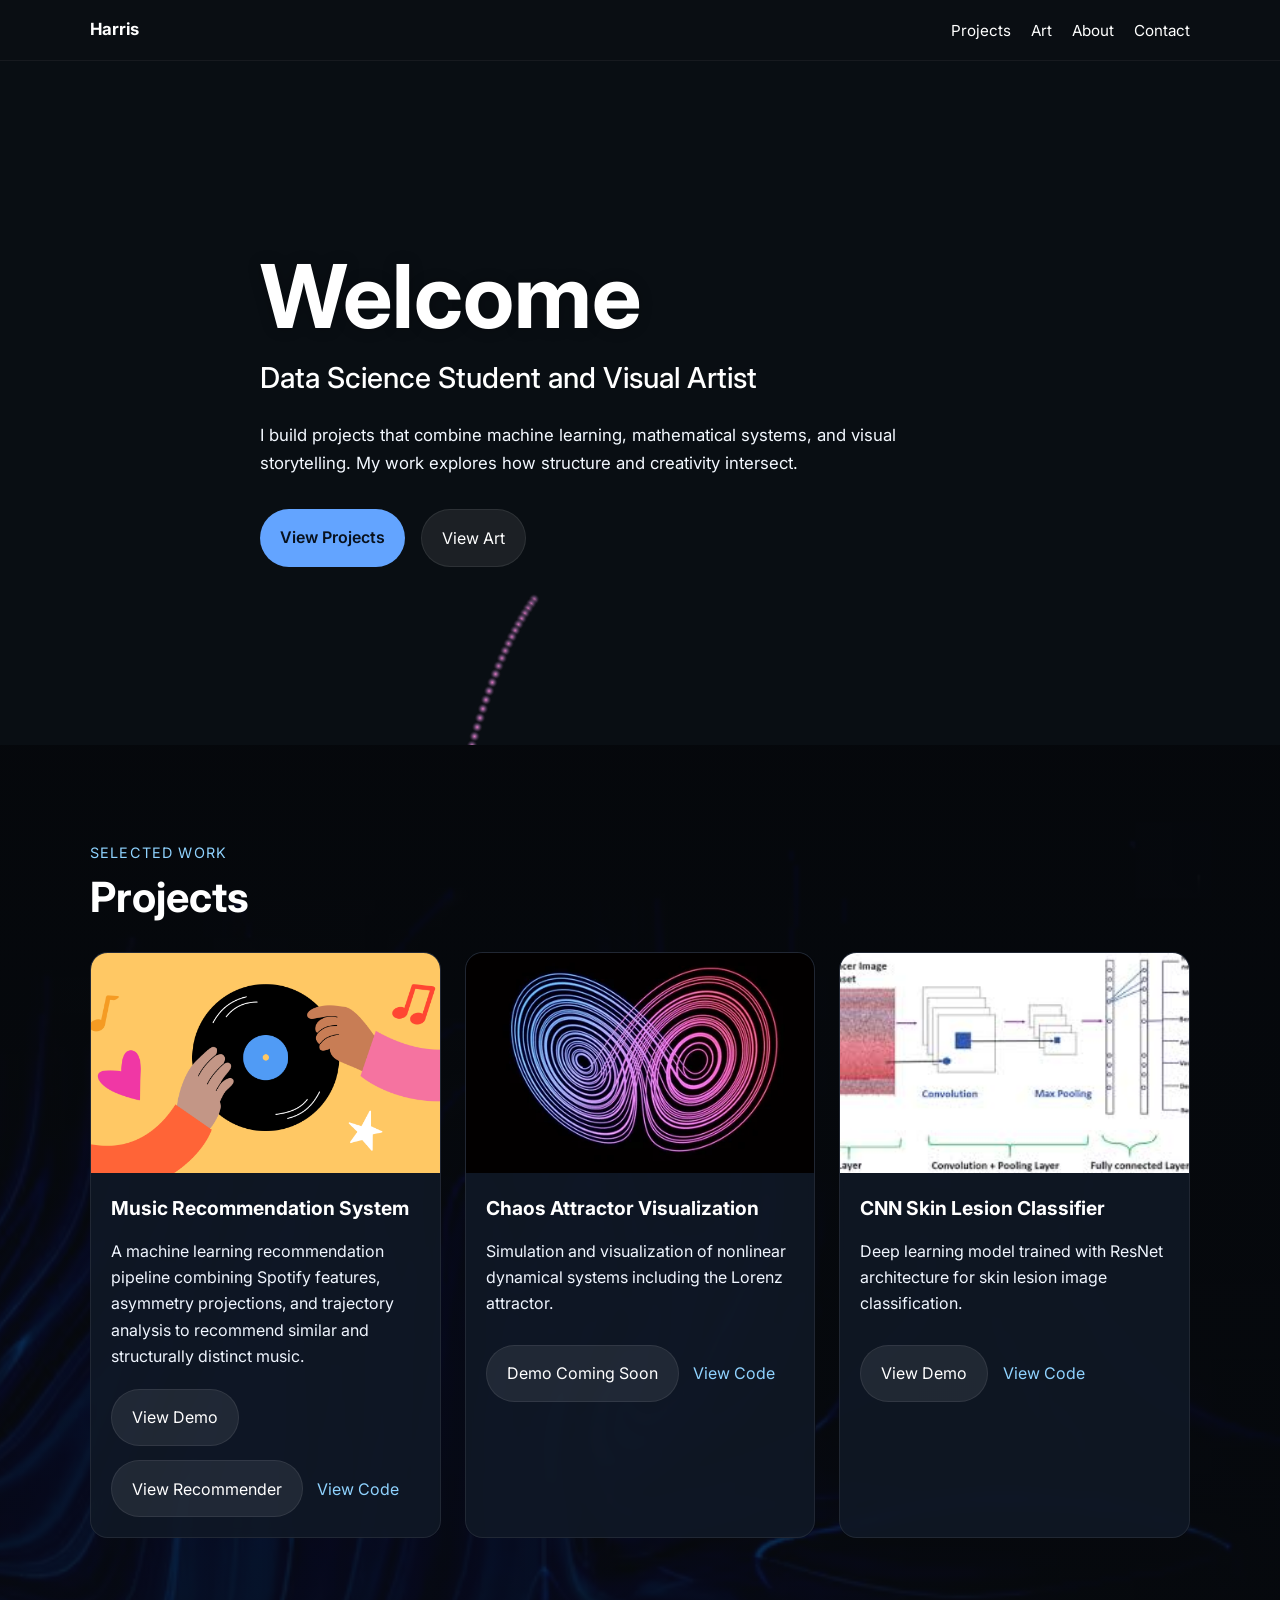
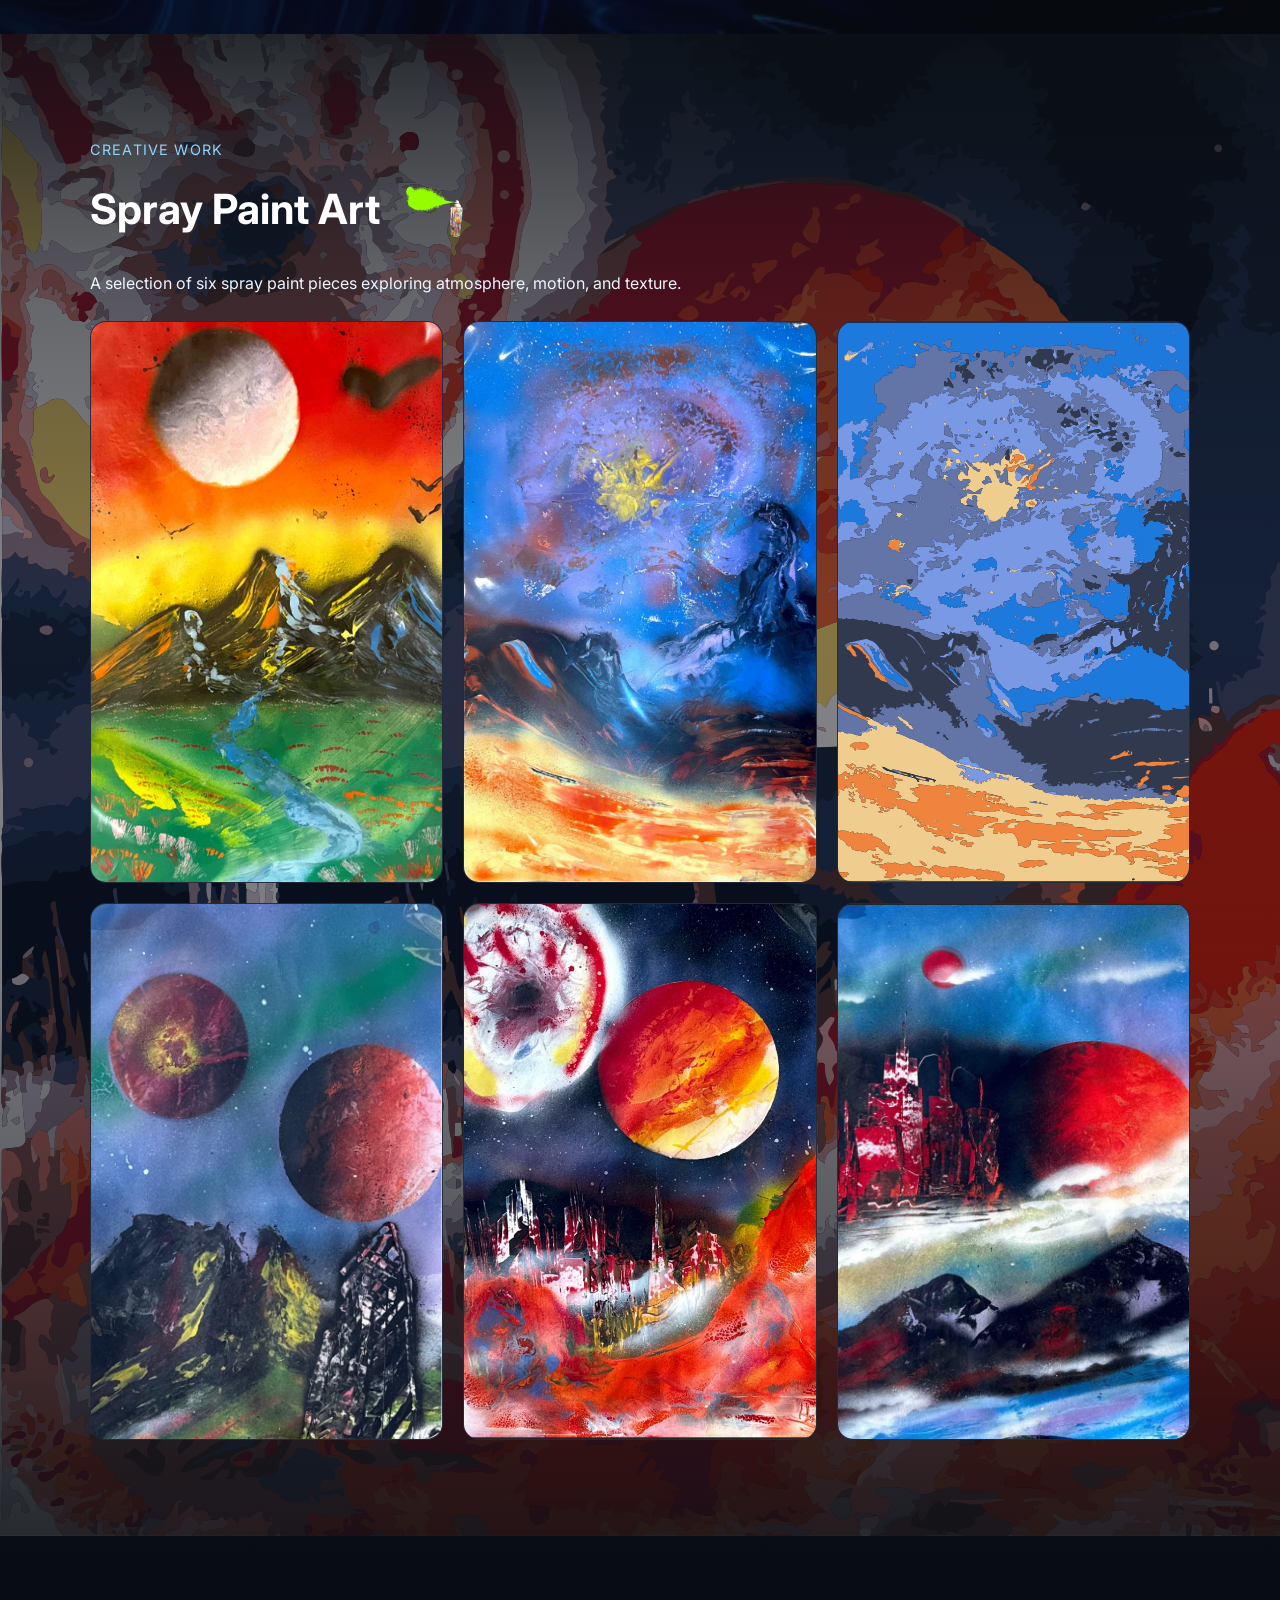
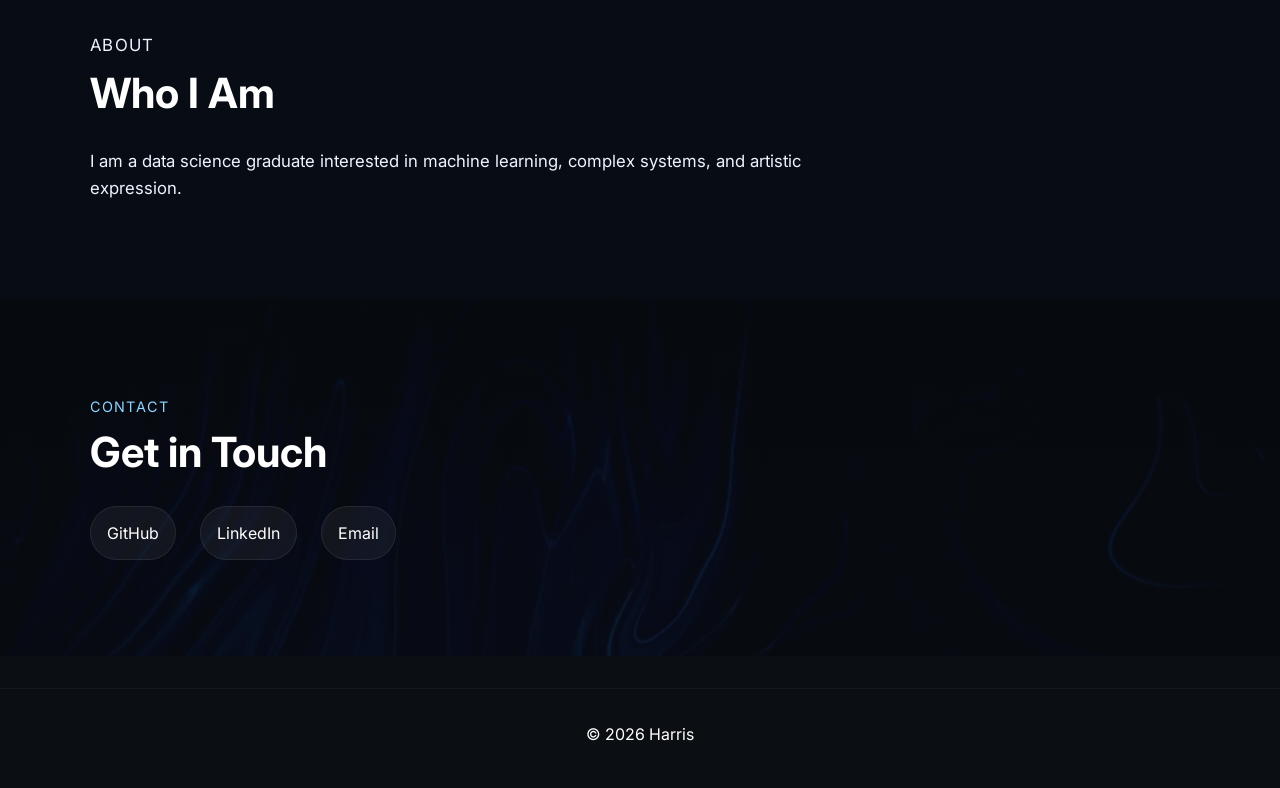
==== commit 48a82355: "Update portfolio with music recommender" ====
--- a/index.html
+++ b/index.html
@@ -72,7 +72,7 @@
                 <h4>Music Recommendation System</h4>
 
                 <p>
-                  A machine learning recommendation pipeline combining Spotify features and Last.fm listening histories to model user taste and recommend personalized music.
+                  A machine learning recommendation pipeline combining Spotify features, asymmetry projections, and trajectory analysis to recommend similar and structurally distinct music.
                 </p>
 
                 <div class="project-buttons">
@@ -83,15 +83,16 @@
                     data-demo-src="interactive-plots/asym_plot.html">
                     View Demo
                   </button>
-                  <button
-                    class="btn secondary demo-btn"
-                    type="button"
-                    data-demo-title="Music Recommender (Shiny App)"
-                    data-demo-src="https://harrixide.shinyapps.io/musicrecapp/">
+
+                  <a
+                    class="btn secondary"
+                    href="recommender/index.html"
+                    target="_blank"
+                    rel="noopener noreferrer">
                     View Recommender
-                  </button>
-
-                  <a href="https://github.com/YOURUSERNAME" target="_blank" rel="noopener noreferrer">View Code</a>
+                  </a>
+
+                  <a href="https://github.com/harrixide/Music-Recomendation-System" target="_blank" rel="noopener noreferrer">View Code</a>
                 </div>
               </div>
             </article>
@@ -113,13 +114,9 @@
                 </p>
 
                 <div class="project-buttons">
-                  <button
-                    class="btn secondary demo-btn"
-                    type="button"
-                    data-demo-title="Chaos Attractor Demo"
-                    data-demo-src="interactive-plots/chaos_demo.html">
-                    View Demo
-                  </button>
+                  <span class="btn secondary disabled">
+                    Demo Coming Soon
+                  </span>
 
                   <a href="#" target="_blank" rel="noopener noreferrer">View Code</a>
                 </div>
@@ -143,13 +140,13 @@
                 </p>
 
                 <div class="project-buttons">
-                  <button
-                    class="btn secondary demo-btn"
-                    type="button"
-                    data-demo-title="Skin Lesion Classifier Demo"
-                    data-demo-src="interactive-plots/skin_demo.html">
+                  <a
+                    href="https://skin-lesion-classifier-demo-ujxzy8l2dbfbdlzcsgrupu.streamlit.app/"
+                    target="_blank"
+                    rel="noopener noreferrer"
+                    class="btn secondary">
                     View Demo
-                  </button>
+                  </a>
 
                   <a href="https://github.com/harrixide/Skin_lession_cnn_analysis.git" target="_blank" rel="noopener noreferrer">View Code</a>
                 </div>
@@ -206,29 +203,12 @@
           </p>
 
           <div class="gallery-grid">
-            <figure class="art-card">
-              <img src="art/art1.jpg" alt="Spray paint artwork 1">
-            </figure>
-
-            <figure class="art-card">
-              <img src="art/art2.jpg" alt="Spray paint artwork 2">
-            </figure>
-
-            <figure class="art-card">
-              <img src="art/art3.svg" alt="Spray paint artwork 3">
-            </figure>
-
-            <figure class="art-card">
-              <img src="art/art4.jpg" alt="Spray paint artwork 4">
-            </figure>
-
-            <figure class="art-card">
-              <img src="art/art5.jpg" alt="Spray paint artwork 5">
-            </figure>
-
-            <figure class="art-card">
-              <img src="art/art6.jpg" alt="Spray paint artwork 6">
-            </figure>
+            <figure class="art-card"><img src="art/art1.jpg" alt="Spray paint artwork 1"></figure>
+            <figure class="art-card"><img src="art/art2.jpg" alt="Spray paint artwork 2"></figure>
+            <figure class="art-card"><img src="art/art3.svg" alt="Spray paint artwork 3"></figure>
+            <figure class="art-card"><img src="art/art4.jpg" alt="Spray paint artwork 4"></figure>
+            <figure class="art-card"><img src="art/art5.jpg" alt="Spray paint artwork 5"></figure>
+            <figure class="art-card"><img src="art/art6.jpg" alt="Spray paint artwork 6"></figure>
           </div>
         </div>
       </section>
@@ -241,7 +221,7 @@
           </div>
 
           <p>
-            I am a data science student interested in machine learning, complex systems, and artistic expression.
+            I am a data science graduate interested in machine learning, complex systems, and artistic expression.
           </p>
         </div>
       </section>
@@ -271,4 +251,4 @@
 
   <script src="script.js"></script>
 </body>
-</html>+</html>
